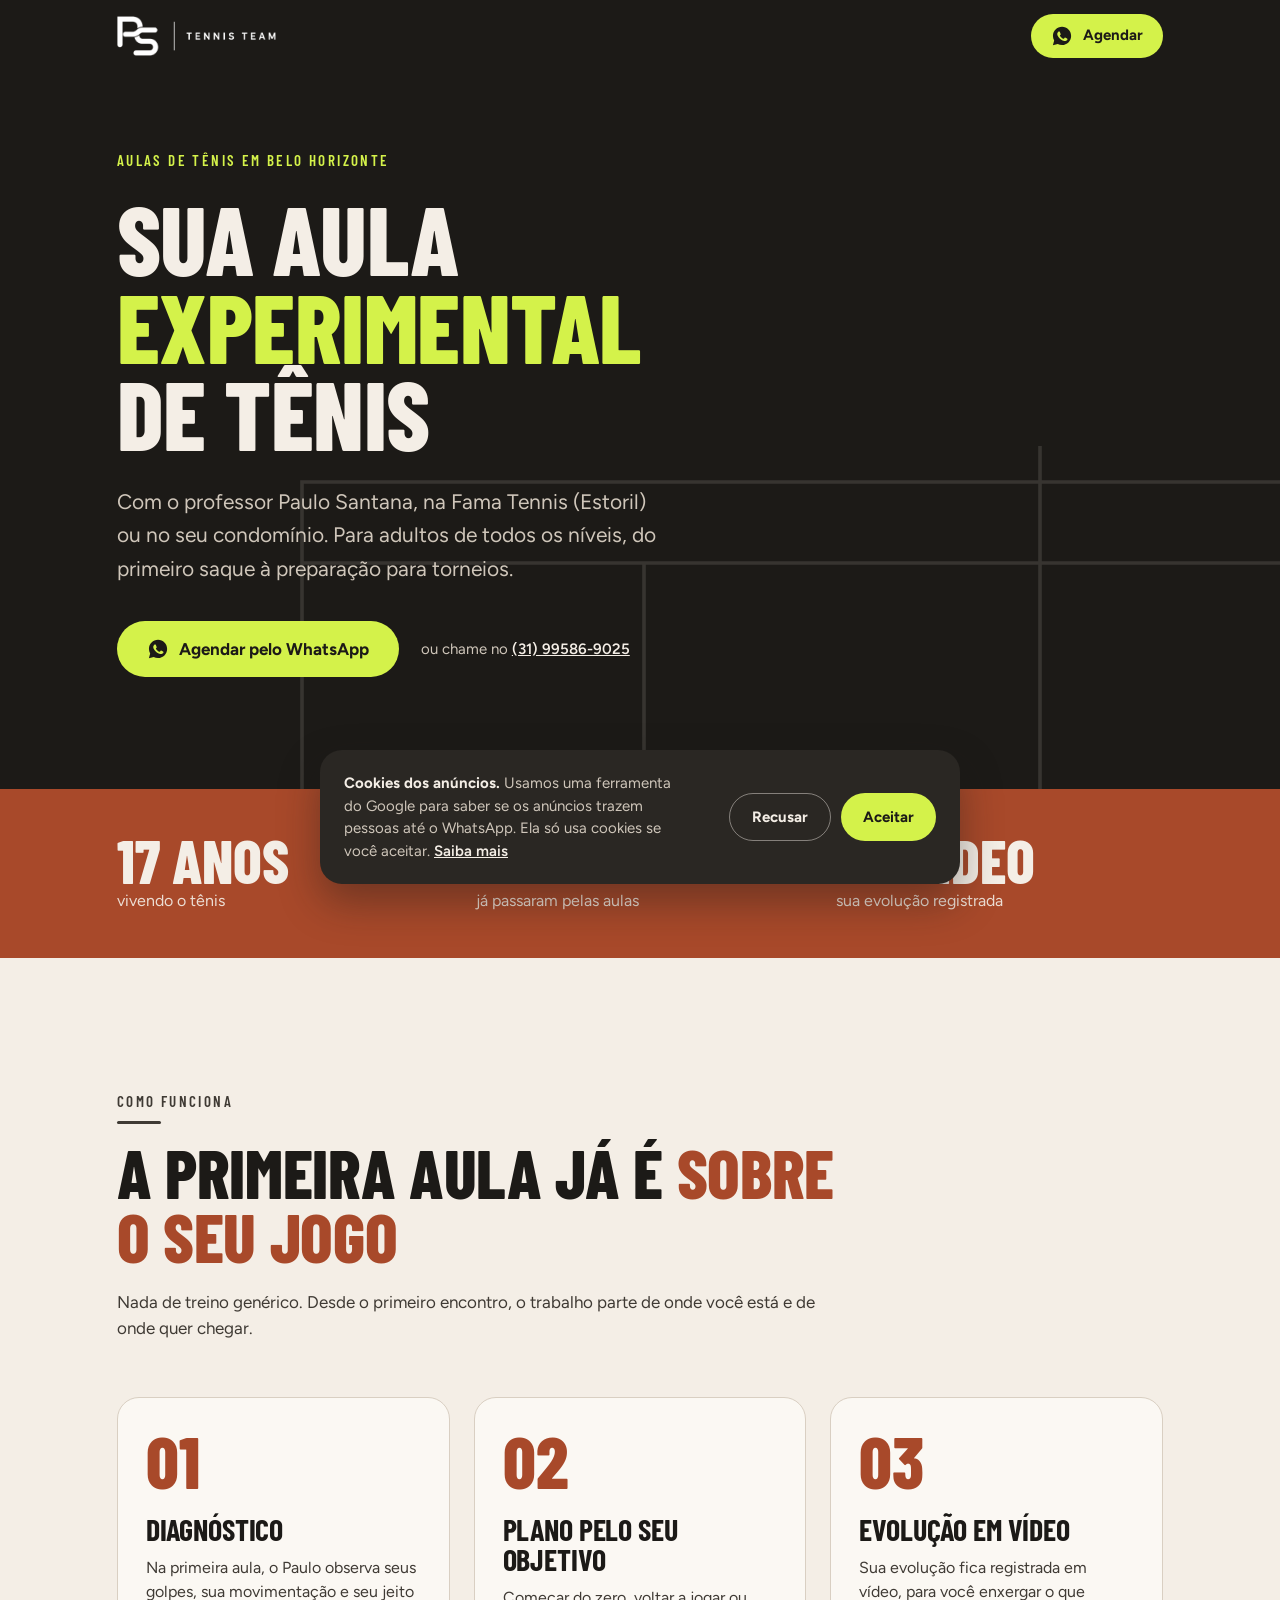
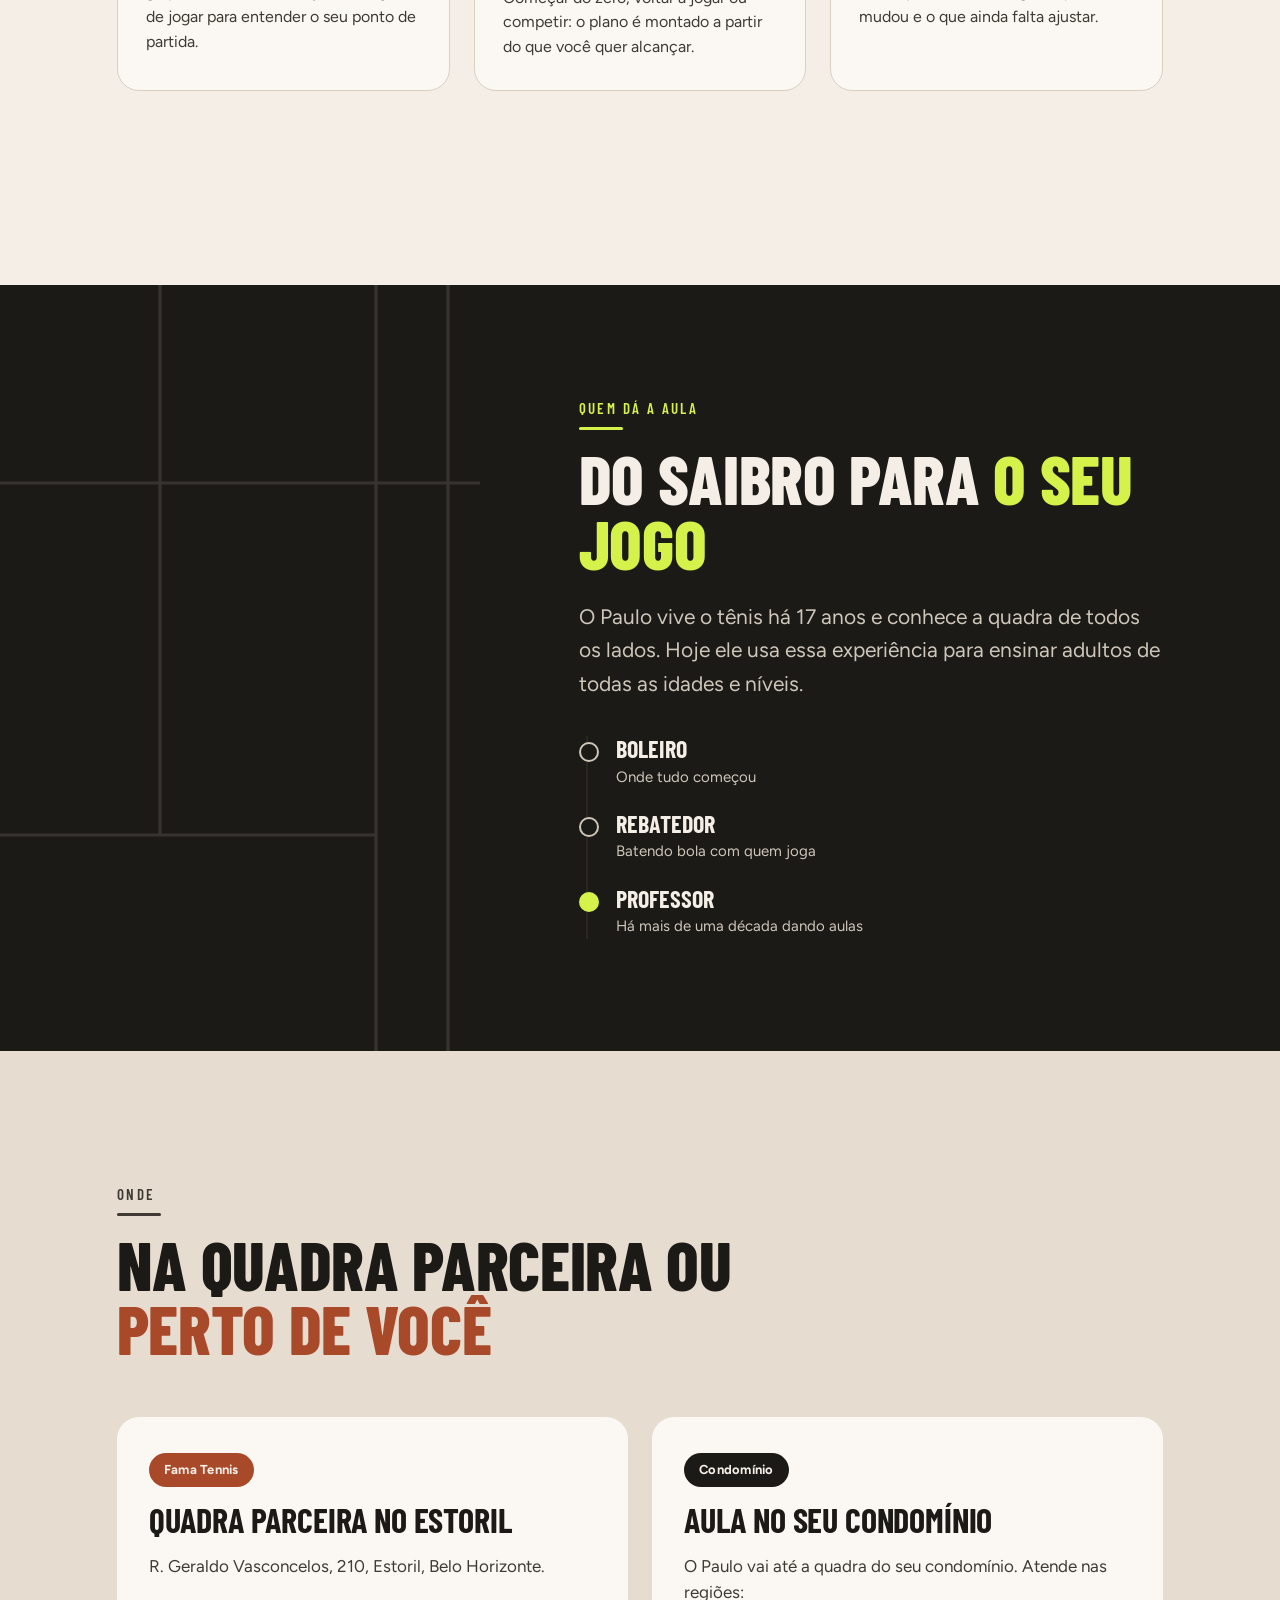
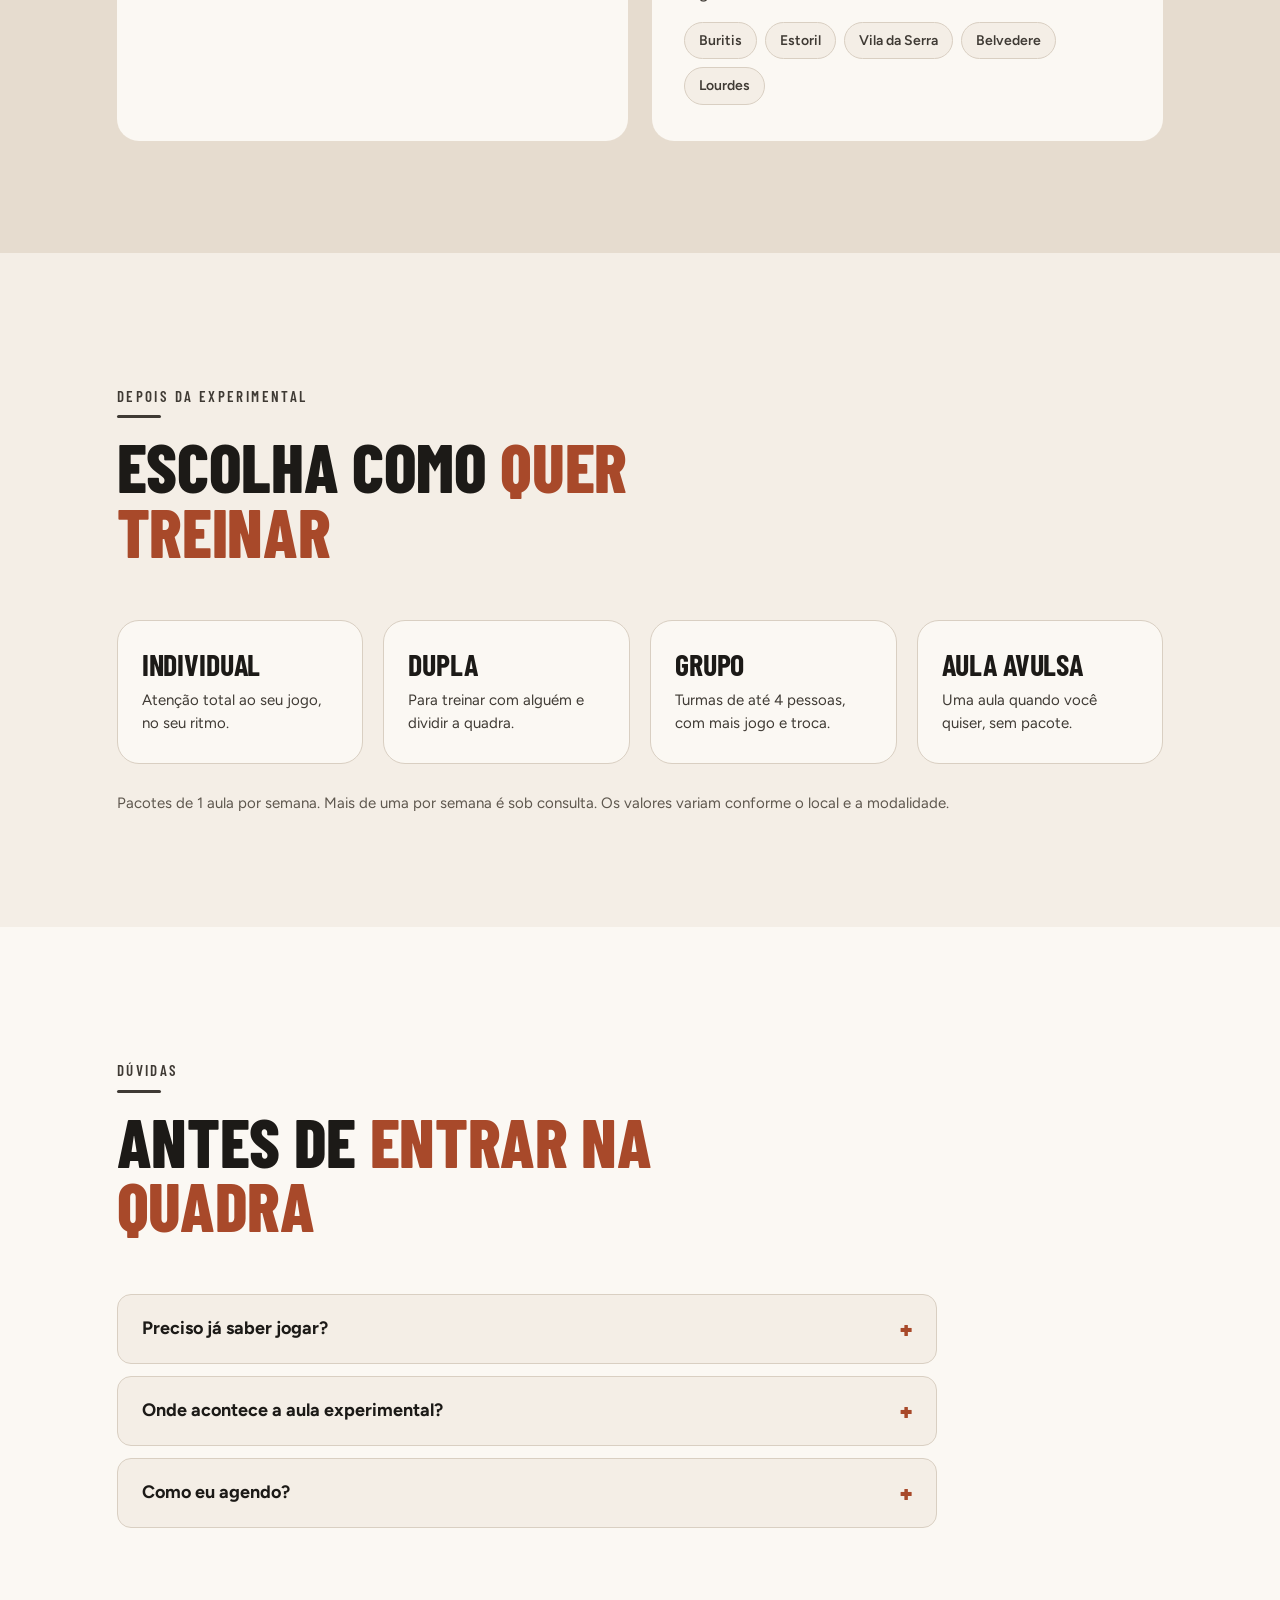
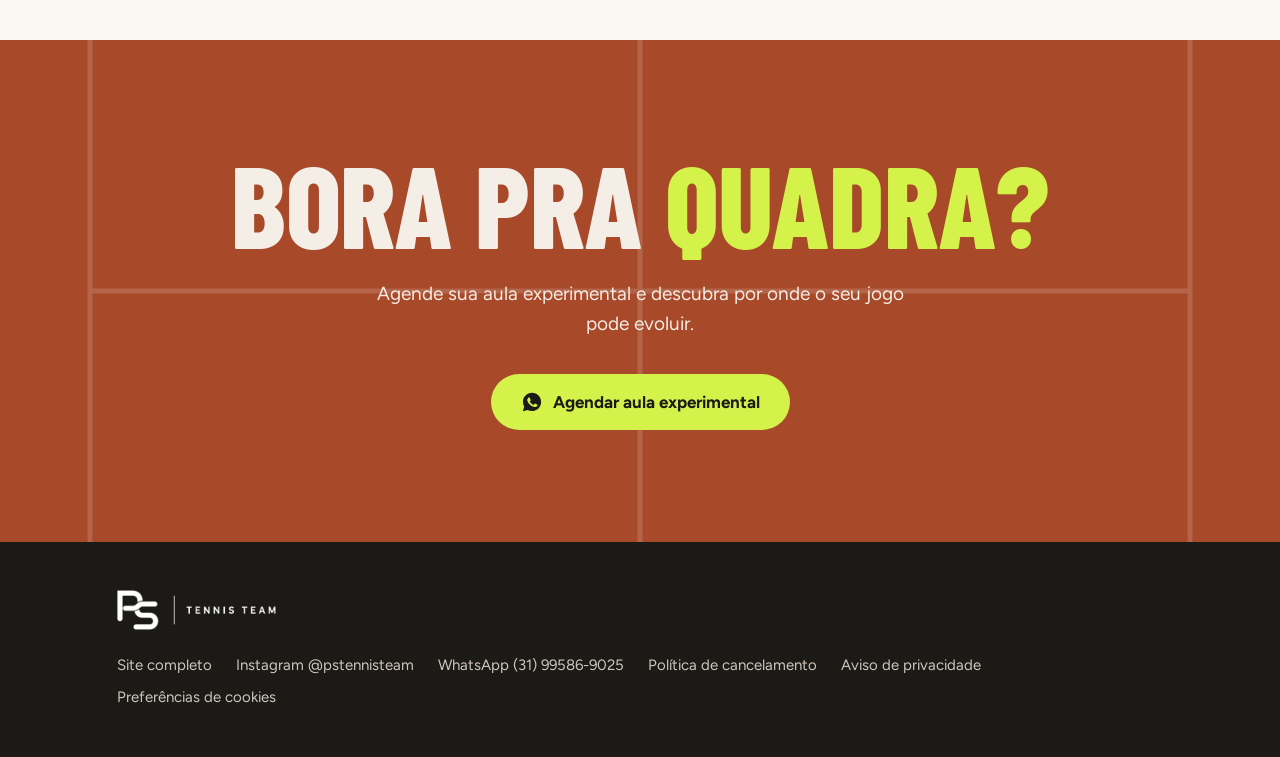
==== aula-experimental/index.html @ 765aa1c4 "Coloca a tag do Google em todas as páginas, com consentimento A tag (GTM-T9N2Z22P) e o modo de conse" ====
<!doctype html>
<html lang="pt-BR">
<head>
<!-- Tag do Google (Google Ads) com consentimento. ID da tag e da conversão
     ficam em /js/tag-google.js, compartilhado com todas as páginas do site. -->
<script src="/js/tag-google.js"></script>
<meta charset="utf-8">
<meta name="viewport" content="width=device-width, initial-scale=1">
<title>Aula experimental de tênis em BH | PS Tennis Team</title>
<meta name="description" content="Agende sua aula experimental de tênis com o professor Paulo Santana, na Fama Tennis (Estoril) ou no seu condomínio em Belo Horizonte. Adultos de todos os níveis.">
<link rel="canonical" href="https://pstennisteam.com/aula-experimental/">
<meta property="og:type" content="website">
<meta property="og:title" content="Aula experimental de tênis em BH | PS Tennis Team">
<meta property="og:description" content="Diagnóstico na primeira aula, plano pelo seu objetivo e evolução registrada em vídeo.">
<meta property="og:url" content="https://pstennisteam.com/aula-experimental/">
<meta property="og:image" content="https://pstennisteam.com/aula-experimental/img/paulo-quadra.jpg">
<meta name="theme-color" content="#1C1A17">
<link rel="icon" type="image/png" sizes="32x32" href="/img/favicon-32.png">
<link rel="icon" type="image/png" sizes="512x512" href="/img/favicon-512.png">
<link rel="apple-touch-icon" href="/img/apple-touch-icon.png">
<link rel="preconnect" href="https://fonts.googleapis.com">
<link rel="preconnect" href="https://fonts.gstatic.com" crossorigin>
<link href="https://fonts.googleapis.com/css2?family=Barlow+Condensed:wght@600;700;800&family=Figtree:wght@400;500;600;700&display=swap" rel="stylesheet">

<style>
  :root{
    --saibro:#A8492A; --lima:#D4F24A; --tinta:#1C1A17; --creme:#F4EEE6;
    --grafite:#2A2723; --papel:#FBF8F3; --areia:#E6DCCF; --linha:#D9CFC2;
    --texto-forte:#3F3A34; --texto-suave:#5E574E; --texto-escuro:#CFC6BA;
    --r-caixa:14px; --r-card:22px; --r-bloco:28px;
    --titulo:'Barlow Condensed', 'Arial Narrow', sans-serif;
    --texto:'Figtree', system-ui, sans-serif;
    --lateral:clamp(20px, 6vw, 120px);
  }
  *{ box-sizing:border-box; margin:0; padding:0; }
  html{ scroll-behavior:smooth; }
  body{ overflow-x:clip; background:var(--creme); color:var(--tinta); font-family:var(--texto); font-size:17px; line-height:1.55; -webkit-font-smoothing:antialiased; }
  img{ display:block; max-width:100%; }
  a{ color:inherit; }

  .wrap{ max-width:1200px; margin:0 auto; padding:0 var(--lateral); }
  .secao{ padding:clamp(72px, 10vw, 112px) 0; position:relative; overflow:hidden; }

  /* Tipografia */
  .sobre{ font-family:var(--titulo); font-weight:600; font-size:15px; letter-spacing:.16em; text-transform:uppercase; color:var(--saibro); }
  h1,h2,h3{ font-family:var(--titulo); font-weight:800; text-transform:uppercase; line-height:.9; letter-spacing:-.005em; }
  h1{ font-size:clamp(46px, 7.6vw, 104px); }
  h2{ font-size:clamp(42px, 6vw, 68px); line-height:.95; }
  h3{ font-family:var(--titulo); font-weight:700; font-size:30px; line-height:1; }
  .destaque{ font-size:clamp(18px, 2vw, 21px); line-height:1.6; }
  .lima{ color:var(--lima); }
  .saibro{ color:var(--saibro); }

  /* Botões e etiquetas */
  .btn{ display:inline-flex; align-items:center; gap:10px; min-height:56px; padding:0 30px; border-radius:999px; font-family:var(--texto); font-weight:700; font-size:17px; text-decoration:none; transition:transform .2s, box-shadow .2s; }
  .btn svg{ width:22px; height:22px; flex:none; }
  .btn-lima{ background:var(--lima); color:var(--tinta); }
  .btn-lima:hover{ transform:translateY(-2px); box-shadow:0 10px 24px rgba(0,0,0,.25); }
  .btn-tinta{ background:var(--tinta); color:var(--creme); }
  .etiqueta{ display:inline-block; padding:7px 15px; border-radius:999px; font-size:13px; font-weight:700; letter-spacing:.02em; }
  .et-saibro{ background:var(--saibro); color:var(--creme); }
  .et-lima{ background:var(--lima); color:var(--tinta); }
  .et-tinta{ background:var(--tinta); color:var(--creme); }
  .et-contorno{ border:1.5px solid rgba(244,238,230,.35); color:var(--creme); }

  /* Linhas da quadra */
  .quadra{ position:absolute; pointer-events:none; color:var(--creme); opacity:.12; }
  .quadra{ height:auto; }

  /* Topo */
  .topo{ background:var(--tinta); color:var(--creme); }
  .topo .wrap{ display:flex; align-items:center; justify-content:space-between; height:72px; }
  .marca{ font-family:var(--titulo); font-weight:800; font-size:24px; letter-spacing:.04em; text-decoration:none; text-transform:uppercase; }
  .marca{ display:block; }
  .marca img{ height:40px; width:auto; }
  .rodape .marca img{ height:40px; }
  .topo .btn{ min-height:44px; padding:0 20px; font-size:15px; }

  /* Hero */
  .hero{ position:relative; overflow:hidden; background:var(--tinta); color:var(--creme); padding:clamp(40px, 6vw, 80px) 0 clamp(72px, 9vw, 112px); }
  .hero .quadra{ right:-120px; top:-40px; width:720px; }
  .hero-grid{ display:grid; grid-template-columns:minmax(0,1.15fr) minmax(0,.85fr); gap:56px; align-items:center; position:relative; }
  .hero .sobre{ color:var(--lima); margin-bottom:22px; }
  .hero h1{ margin-bottom:28px; }
  .hero .destaque{ color:var(--texto-escuro); max-width:540px; margin-bottom:36px; }
  .hero-acoes{ display:flex; flex-wrap:wrap; align-items:center; gap:14px 22px; }
  .hero-acoes small{ color:var(--texto-escuro); font-size:15px; }
  .hero-acoes small a{ color:var(--creme); font-weight:600; }
  .foto{ border-radius:var(--r-bloco); overflow:hidden; background:var(--grafite); position:relative; }
  .foto img{ width:100%; height:100%; object-fit:cover; }
  .hero .foto{ aspect-ratio:4/5; }
  .foto .etiqueta{ position:absolute; left:18px; bottom:18px; }
  @keyframes aproxima{ from{ transform:scale(1.04); } to{ transform:scale(1); } }

  /* Faixa de números */
  .faixa{ background:var(--saibro); color:var(--creme); padding:44px 0; position:relative; overflow:hidden; }
  .faixa-grid{ display:grid; grid-template-columns:repeat(3, 1fr); gap:32px; position:relative; }
  .faixa-item strong{ display:block; font-family:var(--titulo); font-weight:800; font-size:clamp(44px, 5vw, 60px); line-height:.9; text-transform:uppercase; }
  .faixa-item span{ font-size:16px; color:var(--creme); opacity:.9; }

  /* Como funciona */
  .como{ background:var(--creme); }
  .cabeca{ max-width:720px; margin-bottom:56px; }
  .cabeca .sobre{ margin-bottom:16px; }
  .cabeca p{ color:var(--texto-forte); margin-top:20px; }
  .passos{ display:grid; grid-template-columns:repeat(3, 1fr); gap:24px; }
  .passo{ background:var(--papel); border:1px solid var(--linha); border-radius:var(--r-card); padding:32px 28px 30px; }
  .passo .num{ font-family:var(--titulo); font-weight:800; font-size:72px; line-height:.85; color:var(--saibro); margin-bottom:22px; }
  .passo h3{ margin-bottom:12px; }
  .passo p{ color:var(--texto-forte); font-size:16px; }
  .pilares{ margin-top:48px; display:flex; flex-wrap:wrap; align-items:center; gap:10px; }
  .pilares p{ font-size:15px; font-weight:600; color:var(--texto-suave); margin-right:6px; }

  /* Professor */
  .professor{ background:var(--tinta); color:var(--creme); }
  .professor .quadra{ left:-160px; bottom:-120px; width:640px; }
  .prof-grid{ display:grid; grid-template-columns:minmax(0,.8fr) minmax(0,1.2fr); gap:72px; align-items:center; position:relative; }
  .professor .foto{ aspect-ratio:4/5; }
  .professor .sobre{ color:var(--lima); margin-bottom:16px; }
  .professor h2{ margin-bottom:24px; }
  .professor .destaque{ color:var(--texto-escuro); margin-bottom:36px; }
  .trajeto{ display:flex; flex-direction:column; gap:0; border-left:2px solid var(--grafite); margin-left:7px; }
  .trajeto li{ list-style:none; position:relative; padding:0 0 22px 28px; }
  .trajeto li:last-child{ padding-bottom:0; }
  .trajeto li::before{ content:""; position:absolute; left:-9px; top:6px; width:16px; height:16px; border-radius:50%; background:var(--tinta); border:2px solid var(--texto-escuro); }
  .trajeto li:last-child::before{ background:var(--lima); border-color:var(--lima); }
  .trajeto strong{ display:block; font-family:var(--titulo); font-weight:700; font-size:24px; text-transform:uppercase; line-height:1.1; }
  .trajeto span{ font-size:15px; color:var(--texto-escuro); }

  /* Onde */
  .onde{ background:var(--areia); }
  .locais{ display:grid; grid-template-columns:1fr 1fr; gap:24px; }
  .local{ background:var(--papel); border-radius:var(--r-card); padding:36px 32px; display:flex; flex-direction:column; gap:16px; }
  .local h3{ font-size:34px; }
  .local p{ color:var(--texto-forte); }
  .bairros{ display:flex; flex-wrap:wrap; gap:8px; }
  .bairros li{ list-style:none; padding:7px 14px; border-radius:999px; background:var(--creme); border:1px solid var(--linha); font-size:14px; font-weight:600; color:var(--texto-forte); }

  /* Modalidades */
  .modalidades{ background:var(--creme); }
  .mods{ display:grid; grid-template-columns:repeat(4, 1fr); gap:20px; }
  .mod{ border:1px solid var(--linha); border-radius:var(--r-card); padding:28px 24px; background:var(--papel); }
  .mod h3{ margin-bottom:10px; }
  .mod p{ font-size:15px; color:var(--texto-forte); }
  .nota{ margin-top:28px; font-size:15px; color:var(--texto-suave); }

  /* Perguntas */
  .perguntas{ background:var(--papel); }
  .faq{ max-width:820px; display:flex; flex-direction:column; gap:12px; }
  .faq details{ background:var(--creme); border:1px solid var(--linha); border-radius:var(--r-caixa); }
  .faq summary{ list-style:none; cursor:pointer; display:flex; justify-content:space-between; align-items:center; gap:16px; padding:20px 24px; font-weight:700; font-size:18px; }
  .faq summary::-webkit-details-marker{ display:none; }
  .faq summary::after{ content:"+"; font-family:var(--titulo); font-weight:800; font-size:28px; color:var(--saibro); line-height:1; transition:transform .2s; }
  .faq details[open] summary::after{ transform:rotate(45deg); }
  .faq details p{ padding:0 24px 22px; color:var(--texto-forte); }

  /* Chamada final */
  .final{ background:var(--saibro); color:var(--creme); text-align:center; }
  .final .quadra{ left:50%; top:50%; width:1000px; transform:translate(-50%, -50%); opacity:.16; }
  .final .wrap{ position:relative; }
  .final h2{ font-size:clamp(56px, 9vw, 120px); line-height:.9; margin:0 auto 24px; max-width:900px; }
  .final p{ max-width:560px; margin:0 auto 36px; font-size:19px; }

  /* Rodapé */
  .rodape{ background:var(--tinta); color:var(--texto-escuro); padding:48px 0; font-size:15px; }
  .rodape .wrap{ display:flex; flex-wrap:wrap; justify-content:space-between; gap:24px; align-items:center; }
  .rodape .marca{ color:var(--creme); }
  .rodape nav{ display:flex; flex-wrap:wrap; gap:8px 24px; }
  .rodape a{ text-decoration:none; }
  .rodape a:hover{ color:var(--creme); }

  /* WhatsApp flutuante */
  .flutuante{ position:fixed; right:20px; bottom:20px; z-index:50; width:62px; height:62px; border-radius:50%; background:var(--lima); color:var(--tinta); display:grid; place-items:center; box-shadow:0 10px 28px rgba(28,26,23,.35); opacity:0; transform:translateY(16px); pointer-events:none; transition:opacity .3s, transform .3s; }
  .flutuante.visivel{ opacity:1; transform:none; pointer-events:auto; }
  .flutuante svg{ width:30px; height:30px; }

  /* Faixa de consentimento */
  .consent{ position:fixed; left:16px; right:16px; bottom:16px; z-index:60; max-width:640px; margin:0 auto; background:var(--grafite); color:var(--creme); border-radius:var(--r-card); padding:22px 24px; box-shadow:0 18px 40px rgba(28,26,23,.4); display:flex; flex-wrap:wrap; align-items:center; gap:16px 20px; transform:translateY(24px); opacity:0; transition:opacity .35s, transform .35s; }
  .consent[hidden]{ display:none; }
  .consent.aberta{ transform:none; opacity:1; }
  .consent p{ flex:1 1 300px; font-size:15px; line-height:1.5; color:var(--texto-escuro); }
  .consent p strong{ color:var(--creme); }
  .consent p a{ color:var(--creme); font-weight:600; }
  .consent-acoes{ display:flex; gap:10px; flex:1 1 auto; justify-content:flex-end; }
  .consent .btn{ min-height:48px; padding:0 22px; font-size:15px; }
  .btn-contorno{ border:1.5px solid rgba(244,238,230,.45); color:var(--creme); background:transparent; }
  .btn-contorno:hover{ border-color:var(--creme); }
  button.btn{ border:0; cursor:pointer; }
  button.btn-contorno{ border:1.5px solid rgba(244,238,230,.45); }
  .link-rodape{ background:none; border:0; color:inherit; font:inherit; cursor:pointer; padding:0; }
  .link-rodape:hover{ color:var(--creme); }
  body.com-faixa .flutuante{ opacity:0; pointer-events:none; }

  /* Animações ao rolar (classes colocadas pelo script no fim da página) */
  .anim{ opacity:0; transform:translateY(32px); transition:opacity .7s cubic-bezier(.2,.7,.2,1) var(--d,0s), transform .9s cubic-bezier(.2,.7,.2,1) var(--d,0s); }
  .anim--esq{ transform:translateX(-40px); }
  .anim--dir{ transform:translateX(40px); }
  .anim--zoom{ transform:scale(.94); }
  .anim.is-in{ opacity:1; transform:none; }
  .foto.anim-foto{ clip-path:inset(100% 0 0 0 round var(--r-bloco)); transition:clip-path 1.1s cubic-bezier(.7,0,.2,1); }
  .foto.anim-foto img{ transform:scale(1.15); transition:transform 1.6s cubic-bezier(.2,.7,.2,1); }
  .foto.anim-foto.is-in{ clip-path:inset(0 0 0 0 round var(--r-bloco)); }
  .foto.anim-foto.is-in img{ transform:scale(1); }
  .passo.anim .num{ display:inline-block; transform:scale(.4); transition:transform .6s cubic-bezier(.3,1.6,.5,1) calc(var(--d,0s) + .15s); }
  .passo.anim.is-in .num{ transform:none; }
  .trajeto li.anim::before{ transform:scale(0); transition:transform .5s cubic-bezier(.3,1.6,.5,1) calc(var(--d,0s) + .2s); }
  .trajeto li.anim.is-in::before{ transform:none; }
  .sobre.anim-linha{ position:relative; padding-bottom:10px; }
  .sobre.anim-linha::after{ content:""; position:absolute; left:0; bottom:0; height:3px; width:44px; border-radius:3px; background:currentColor; transform:scaleX(0); transform-origin:left; transition:transform .8s cubic-bezier(.2,.7,.2,1) .2s; }
  .sobre.anim-linha.is-in::after{ transform:scaleX(1); }
  .quadra.anim-quadra{ stroke-dasharray:2400; stroke-dashoffset:2400; transition:stroke-dashoffset 2.4s cubic-bezier(.4,0,.2,1); }
  .quadra.anim-quadra.is-in{ stroke-dashoffset:0; }

  :focus-visible{ outline:3px solid var(--lima); outline-offset:3px; }
  .como :focus-visible, .onde :focus-visible, .modalidades :focus-visible, .perguntas :focus-visible{ outline-color:var(--saibro); }

  @media (max-width: 960px){
    .hero-grid, .prof-grid{ grid-template-columns:minmax(0,1fr); gap:40px; }
    .hero .foto{ aspect-ratio:4/3; }
    .hero .foto img{ object-position:50% 30%; }
    .professor .foto{ aspect-ratio:4/3; order:2; }
    .passos{ grid-template-columns:1fr; }
    .mods{ grid-template-columns:1fr 1fr; }
    .locais{ grid-template-columns:1fr; }
  }
  @media (max-width: 600px){
    body{ font-size:16px; }
    .consent{ left:12px; right:12px; bottom:12px; padding:20px; }
    .consent-acoes{ width:100%; }
    .consent-acoes .btn{ flex:1; justify-content:center; }
    .topo .btn span{ display:none; }
    .topo .btn{ padding:0 14px; }
    .faixa-grid{ grid-template-columns:1fr; gap:22px; }
    .mods{ grid-template-columns:1fr; }
    .hero-acoes .btn{ width:100%; justify-content:center; }
    .final .btn{ width:100%; justify-content:center; }
  }
  @media (prefers-reduced-motion: reduce){
    html{ scroll-behavior:auto; }
    *, *::before, *::after{ animation:none !important; transition:none !important; }
    .anim, .foto.anim-foto, .foto.anim-foto img{ opacity:1 !important; transform:none !important; clip-path:none !important; }
  }
</style>
</head>
<body>

<!-- Ícone do WhatsApp reutilizado nos botões -->
<svg width="0" height="0" style="position:absolute" aria-hidden="true">
  <symbol id="i-whats" viewBox="0 0 24 24"><path fill="currentColor" d="M12.04 2C6.58 2 2.13 6.45 2.13 11.91c0 1.75.46 3.45 1.32 4.95L2.05 22l5.25-1.38a9.9 9.9 0 0 0 4.74 1.21c5.46 0 9.91-4.45 9.91-9.91C21.95 6.45 17.5 2 12.04 2Zm5.8 14.13c-.24.68-1.42 1.3-1.95 1.35-.5.05-.97.23-3.27-.68-2.77-1.09-4.54-3.93-4.67-4.11-.14-.18-1.12-1.49-1.12-2.84s.71-2.01.96-2.29c.25-.27.55-.34.73-.34h.52c.17 0 .4-.06.62.48.24.56.8 1.94.87 2.08.07.14.11.3.02.48-.09.18-.14.3-.27.46-.14.16-.29.36-.41.48-.14.14-.28.29-.12.56.16.27.71 1.17 1.52 1.9 1.05.93 1.93 1.22 2.2 1.36.27.14.43.11.59-.07.16-.18.68-.8.86-1.07.18-.27.36-.23.61-.14.25.09 1.59.75 1.86.89.27.14.45.2.52.32.07.11.07.66-.17 1.35Z"/></symbol>
</svg>

<!-- Linhas da quadra (vista de cima), reutilizadas nas seções -->
<svg width="0" height="0" style="position:absolute" aria-hidden="true">
  <symbol id="quadra" viewBox="0 0 400 860" fill="none" stroke="currentColor" stroke-width="2">
    <rect x="20" y="20" width="360" height="820"/>
    <line x1="65" y1="20" x2="65" y2="840"/>
    <line x1="335" y1="20" x2="335" y2="840"/>
    <line x1="65" y1="210" x2="335" y2="210"/>
    <line x1="65" y1="650" x2="335" y2="650"/>
    <line x1="200" y1="210" x2="200" y2="650"/>
    <line x1="0" y1="430" x2="400" y2="430"/>
    <line x1="200" y1="20" x2="200" y2="34"/>
    <line x1="200" y1="826" x2="200" y2="840"/>
  </symbol>
</svg>

<header class="topo">
  <div class="wrap">
    <a class="marca" href="/" aria-label="PS Tennis Team, página inicial">
      <img src="/img/logo-branca.png" alt="PS Tennis Team" width="782" height="196">
    </a>
    <a class="btn btn-lima js-whats" href="#" target="_blank" rel="noopener">
      <svg aria-hidden="true"><use href="#i-whats"/></svg><span>Agendar</span>
    </a>
  </div>
</header>

<main>

  <!-- 1. Topo da página -->
  <section class="hero">
    <svg class="quadra" viewBox="0 0 400 860" aria-hidden="true" style="transform:rotate(90deg)"><use href="#quadra"/></svg>
    <div class="wrap hero-grid">
      <div>
        <p class="sobre">Aulas de tênis em Belo Horizonte</p>
        <h1>Sua aula <span class="lima">experimental</span> de tênis</h1>
        <p class="destaque">Com o professor Paulo Santana, na Fama Tennis (Estoril) ou no seu condomínio. Para adultos de todos os níveis, do primeiro saque à preparação para torneios.</p>
        <div class="hero-acoes">
          <a class="btn btn-lima js-whats" href="#" target="_blank" rel="noopener">
            <svg aria-hidden="true"><use href="#i-whats"/></svg>Agendar pelo WhatsApp
          </a>
          <small>ou chame no <a class="js-whats" href="#" target="_blank" rel="noopener">(31) 99586-9025</a></small>
        </div>
      </div>
      <div class="foto">
        <img src="img/paulo-quadra.jpg" alt="Professor Paulo Santana em posição de espera na quadra" width="1000" height="1250" fetchpriority="high">
      </div>
    </div>
  </section>

  <!-- 2. Números -->
  <section class="faixa" aria-label="O professor em números">
    <div class="wrap faixa-grid">
      <div class="faixa-item"><strong>17 anos</strong><span>vivendo o tênis</span></div>
      <div class="faixa-item"><strong>+500 alunos</strong><span>já passaram pelas aulas</span></div>
      <div class="faixa-item"><strong>Em vídeo</strong><span>sua evolução registrada</span></div>
    </div>
  </section>

  <!-- 3. Como funciona -->
  <section class="secao como">
    <div class="wrap">
      <div class="cabeca">
        <p class="sobre">Como funciona</p>
        <h2>A primeira aula já é <span class="saibro">sobre o seu jogo</span></h2>
        <p>Nada de treino genérico. Desde o primeiro encontro, o trabalho parte de onde você está e de onde quer chegar.</p>
      </div>
      <div class="passos">
        <article class="passo">
          <div class="num">01</div>
          <h3>Diagnóstico</h3>
          <p>Na primeira aula, o Paulo observa seus golpes, sua movimentação e seu jeito de jogar para entender o seu ponto de partida.</p>
        </article>
        <article class="passo">
          <div class="num">02</div>
          <h3>Plano pelo seu objetivo</h3>
          <p>Começar do zero, voltar a jogar ou competir: o plano é montado a partir do que você quer alcançar.</p>
        </article>
        <article class="passo">
          <div class="num">03</div>
          <h3>Evolução em vídeo</h3>
          <p>Sua evolução fica registrada em vídeo, para você enxergar o que mudou e o que ainda falta ajustar.</p>
        </article>
      </div>
      <div class="pilares">
        <p>O método integra</p>
        <span class="etiqueta et-tinta">Técnica</span>
        <span class="etiqueta et-tinta">Movimentação</span>
        <span class="etiqueta et-tinta">Controle de efeitos</span>
        <span class="etiqueta et-tinta">Tática</span>
        <span class="etiqueta et-tinta">Mentalidade</span>
      </div>
    </div>
  </section>

  <!-- 4. O professor -->
  <section class="secao professor">
    <svg class="quadra" viewBox="0 0 400 860" aria-hidden="true"><use href="#quadra"/></svg>
    <div class="wrap prof-grid">
      <div class="foto">
        <img src="img/paulo-professor.jpg" alt="Paulo Santana ajustando a raquete na quadra" width="900" height="1125" loading="lazy">
        <span class="etiqueta et-lima">Paulo Santana</span>
      </div>
      <div>
        <p class="sobre">Quem dá a aula</p>
        <h2>Do saibro para <span class="lima">o seu jogo</span></h2>
        <p class="destaque">O Paulo vive o tênis há 17 anos e conhece a quadra de todos os lados. Hoje ele usa essa experiência para ensinar adultos de todas as idades e níveis.</p>
        <ul class="trajeto">
          <li><strong>Boleiro</strong><span>Onde tudo começou</span></li>
          <li><strong>Rebatedor</strong><span>Batendo bola com quem joga</span></li>
          <li><strong>Professor</strong><span>Há mais de uma década dando aulas</span></li>
        </ul>
      </div>
    </div>
  </section>

  <!-- 5. Onde -->
  <section class="secao onde">
    <div class="wrap">
      <div class="cabeca">
        <p class="sobre">Onde</p>
        <h2>Na quadra parceira ou <span class="saibro">perto de você</span></h2>
      </div>
      <div class="locais">
        <article class="local">
          <span class="etiqueta et-saibro" style="align-self:flex-start">Fama Tennis</span>
          <h3>Quadra parceira no Estoril</h3>
          <p>R. Geraldo Vasconcelos, 210, Estoril, Belo Horizonte.</p>
        </article>
        <article class="local">
          <span class="etiqueta et-tinta" style="align-self:flex-start">Condomínio</span>
          <h3>Aula no seu condomínio</h3>
          <p>O Paulo vai até a quadra do seu condomínio. Atende nas regiões:</p>
          <ul class="bairros">
            <li>Buritis</li><li>Estoril</li><li>Vila da Serra</li><li>Belvedere</li><li>Lourdes</li>
          </ul>
        </article>
      </div>
    </div>
  </section>

  <!-- 6. Modalidades -->
  <section class="secao modalidades">
    <div class="wrap">
      <div class="cabeca">
        <p class="sobre">Depois da experimental</p>
        <h2>Escolha como <span class="saibro">quer treinar</span></h2>
      </div>
      <div class="mods">
        <article class="mod"><h3>Individual</h3><p>Atenção total ao seu jogo, no seu ritmo.</p></article>
        <article class="mod"><h3>Dupla</h3><p>Para treinar com alguém e dividir a quadra.</p></article>
        <article class="mod"><h3>Grupo</h3><p>Turmas de até 4 pessoas, com mais jogo e troca.</p></article>
        <article class="mod"><h3>Aula avulsa</h3><p>Uma aula quando você quiser, sem pacote.</p></article>
      </div>
      <p class="nota">Pacotes de 1 aula por semana. Mais de uma por semana é sob consulta. Os valores variam conforme o local e a modalidade.</p>
    </div>
  </section>

  <!-- 7. Perguntas frequentes -->
  <section class="secao perguntas">
    <div class="wrap">
      <div class="cabeca">
        <p class="sobre">Dúvidas</p>
        <h2>Antes de <span class="saibro">entrar na quadra</span></h2>
      </div>
      <div class="faq">
        <details>
          <summary>Preciso já saber jogar?</summary>
          <p>Não. As aulas são para adultos de todos os níveis, de quem nunca pegou numa raquete a quem quer se preparar para torneios.</p>
        </details>
        <details>
          <summary>Onde acontece a aula experimental?</summary>
          <p>Na Fama Tennis, no Estoril, ou na quadra do seu condomínio. É só combinar pelo WhatsApp.</p>
        </details>
        <!-- PENDENTE: confirmar com o Paulo se a aula experimental é gratuita ou tem valor, preencher e tirar o comentário.
        <details>
          <summary>Quanto custa a aula experimental?</summary>
          <p>[gratuita ou valor]</p>
        </details>
        -->
        <details>
          <summary>Como eu agendo?</summary>
          <p>Toque em qualquer botão de WhatsApp desta página. A mensagem já vai pronta: é só enviar e combinar o melhor dia e horário.</p>
        </details>
      </div>
    </div>
  </section>

  <!-- 8. Chamada final -->
  <section class="secao final">
    <svg class="quadra" viewBox="0 0 400 860" aria-hidden="true" style="transform:translate(-50%,-50%) rotate(90deg)"><use href="#quadra"/></svg>
    <div class="wrap">
      <h2>Bora pra <span class="lima">quadra?</span></h2>
      <p>Agende sua aula experimental e descubra por onde o seu jogo pode evoluir.</p>
      <a class="btn btn-lima js-whats" href="#" target="_blank" rel="noopener">
        <svg aria-hidden="true"><use href="#i-whats"/></svg>Agendar aula experimental
      </a>
    </div>
  </section>

</main>

<footer class="rodape">
  <div class="wrap">
    <a class="marca" href="/" aria-label="PS Tennis Team, página inicial">
      <img src="/img/logo-branca.png" alt="PS Tennis Team" width="782" height="196" loading="lazy">
    </a>
    <nav aria-label="Links do rodapé">
      <a href="/">Site completo</a>
      <a href="https://instagram.com/pstennisteam" target="_blank" rel="noopener">Instagram @pstennisteam</a>
      <a class="js-whats" href="#" target="_blank" rel="noopener">WhatsApp (31) 99586-9025</a>
      <a href="/politica-cancelamento-reposicao.html">Política de cancelamento</a>
      <a href="/#aviso-de-privacidade">Aviso de privacidade</a>
      <button class="link-rodape js-preferencias" type="button" hidden>Preferências de cookies</button>
    </nav>
  </div>
</footer>

<div class="consent" id="consent" role="region" aria-label="Consentimento de cookies" hidden>
  <p><strong>Cookies dos anúncios.</strong> Usamos uma ferramenta do Google para saber se os anúncios trazem pessoas até o WhatsApp. Ela só usa cookies se você aceitar. <a href="/#aviso-de-privacidade">Saiba mais</a></p>
  <div class="consent-acoes">
    <button class="btn btn-contorno" type="button" data-consent="recusado">Recusar</button>
    <button class="btn btn-lima" type="button" data-consent="aceito">Aceitar</button>
  </div>
</div>

<a class="flutuante js-whats" href="#" target="_blank" rel="noopener" aria-label="Agendar aula experimental pelo WhatsApp">
  <svg aria-hidden="true"><use href="#i-whats"/></svg>
</a>

<script>
  // Link do WhatsApp com mensagem pronta (edite o texto aqui)
  var WHATS_NUMERO = '5531995869025';
  var WHATS_TEXTO = 'Olá, Paulo! Vi a página da aula experimental e quero agendar.';
  var whatsLink = 'https://wa.me/' + WHATS_NUMERO + '?text=' + encodeURIComponent(WHATS_TEXTO);
  document.querySelectorAll('.js-whats').forEach(function (a) { a.href = whatsLink; });

  // A conversão do clique no WhatsApp é enviada por /js/tag-google.js

  // Faixa de consentimento (a escolha vale para o site inteiro)
  var faixa = document.getElementById('consent');
  var prefBtn = document.querySelector('.js-preferencias');
  function abreFaixa(){
    faixa.hidden = false;
    document.body.classList.add('com-faixa');
    requestAnimationFrame(function(){ requestAnimationFrame(function(){ faixa.classList.add('aberta'); }); });
  }
  function fechaFaixa(){
    faixa.classList.remove('aberta');
    document.body.classList.remove('com-faixa');
    setTimeout(function(){ faixa.hidden = true; }, 350);
  }
  if (window.PSConsentimento) {
    prefBtn.hidden = false;
    prefBtn.addEventListener('click', abreFaixa);
    if (!PSConsentimento.escolha()) setTimeout(abreFaixa, 800);
    faixa.querySelectorAll('[data-consent]').forEach(function (btn) {
      btn.addEventListener('click', function () {
        PSConsentimento.definir(btn.getAttribute('data-consent'));
        fechaFaixa();
      });
    });
  }


  // Animações ao rolar: cada bloco entra quando aparece na tela.
  // Lista: [seletor, tipo]. Tipos: '' (sobe), 'esq', 'dir', 'zoom'.
  var ANIMAR = [
    ['.hero .sobre, .hero h1, .hero .destaque, .hero-acoes', ''],
    ['.faixa-item', ''],
    ['.cabeca > *', ''],
    ['.passo', ''],
    ['.pilares > *', 'zoom'],
    ['.professor .prof-grid > div:last-child > *:not(.trajeto)', 'dir'],
    ['.trajeto li', 'esq'],
    ['.local', ''],
    ['.mod', ''],
    ['.nota', ''],
    ['.faq details', ''],
    ['.final .wrap > *', '']
  ];
  var reduzir = window.matchMedia('(prefers-reduced-motion: reduce)').matches;
  if (!reduzir && 'IntersectionObserver' in window) {
    var revela = new IntersectionObserver(function (entradas) {
      entradas.forEach(function (e) {
        if (!e.isIntersecting) return;
        e.target.classList.add('is-in');
        revela.unobserve(e.target);
        if (e.target.hasAttribute('data-conta')) contar(e.target);
      });
    }, { rootMargin: '0px 0px -8% 0px', threshold: 0.12 });

    ANIMAR.forEach(function (par) {
      var grupos = new Map();
      document.querySelectorAll(par[0]).forEach(function (el) {
        var i = grupos.get(el.parentElement) || 0;
        grupos.set(el.parentElement, i + 1);
        el.classList.add('anim');
        if (par[1]) el.classList.add('anim--' + par[1]);
        el.style.setProperty('--d', Math.min(i * 0.09, 0.6) + 's');
        revela.observe(el);
      });
    });
    document.querySelectorAll('main .sobre').forEach(function (el) {
      if (el.closest('.hero')) return;
      el.classList.add('anim-linha'); revela.observe(el);
    });
    document.querySelectorAll('.foto').forEach(function (el) {
      el.classList.add('anim-foto'); revela.observe(el);
    });
    document.querySelectorAll('.quadra').forEach(function (el) {
      el.classList.add('anim-quadra'); revela.observe(el);
    });
    document.querySelectorAll('.faixa-item strong').forEach(function (el) {
      if (/\d/.test(el.textContent)) { el.setAttribute('data-conta', el.textContent); revela.observe(el); }
    });
  }
  function contar(el) {
    var original = el.getAttribute('data-conta');
    var m = original.match(/\d+/);
    if (!m) return;
    var alvo = parseInt(m[0], 10), inicio = null;
    function passo(t) {
      if (inicio === null) inicio = t;
      var p = Math.min((t - inicio) / 1400, 1);
      el.textContent = original.replace(m[0], Math.round(alvo * (1 - Math.pow(1 - p, 3))));
      if (p < 1) requestAnimationFrame(passo); else el.textContent = original;
    }
    requestAnimationFrame(passo);
  }

  // Botão flutuante aparece depois da primeira tela
  var flutuante = document.querySelector('.flutuante');
  var hero = document.querySelector('.hero');
  if ('IntersectionObserver' in window) {
    new IntersectionObserver(function (entradas) {
      flutuante.classList.toggle('visivel', !entradas[0].isIntersecting);
    }).observe(hero);
  } else {
    flutuante.classList.add('visivel');
  }
</script>
</body>
</html>
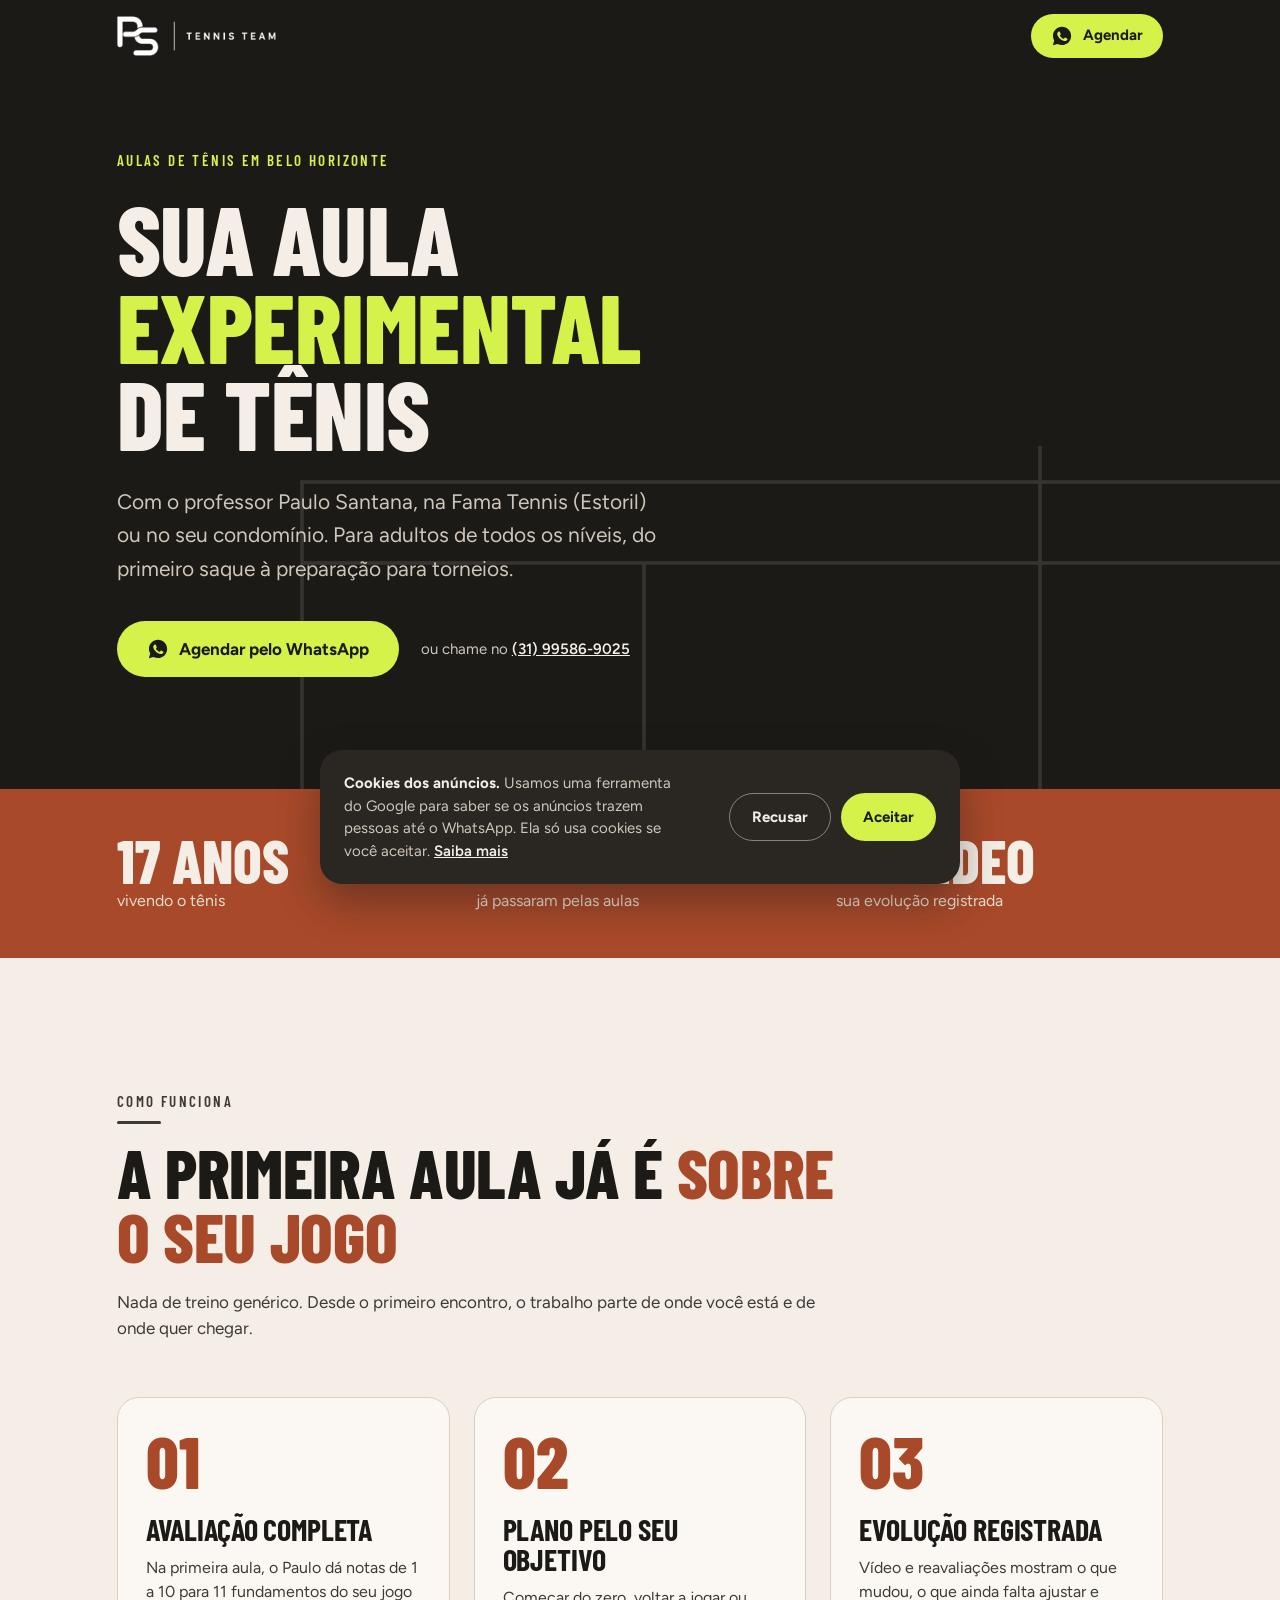
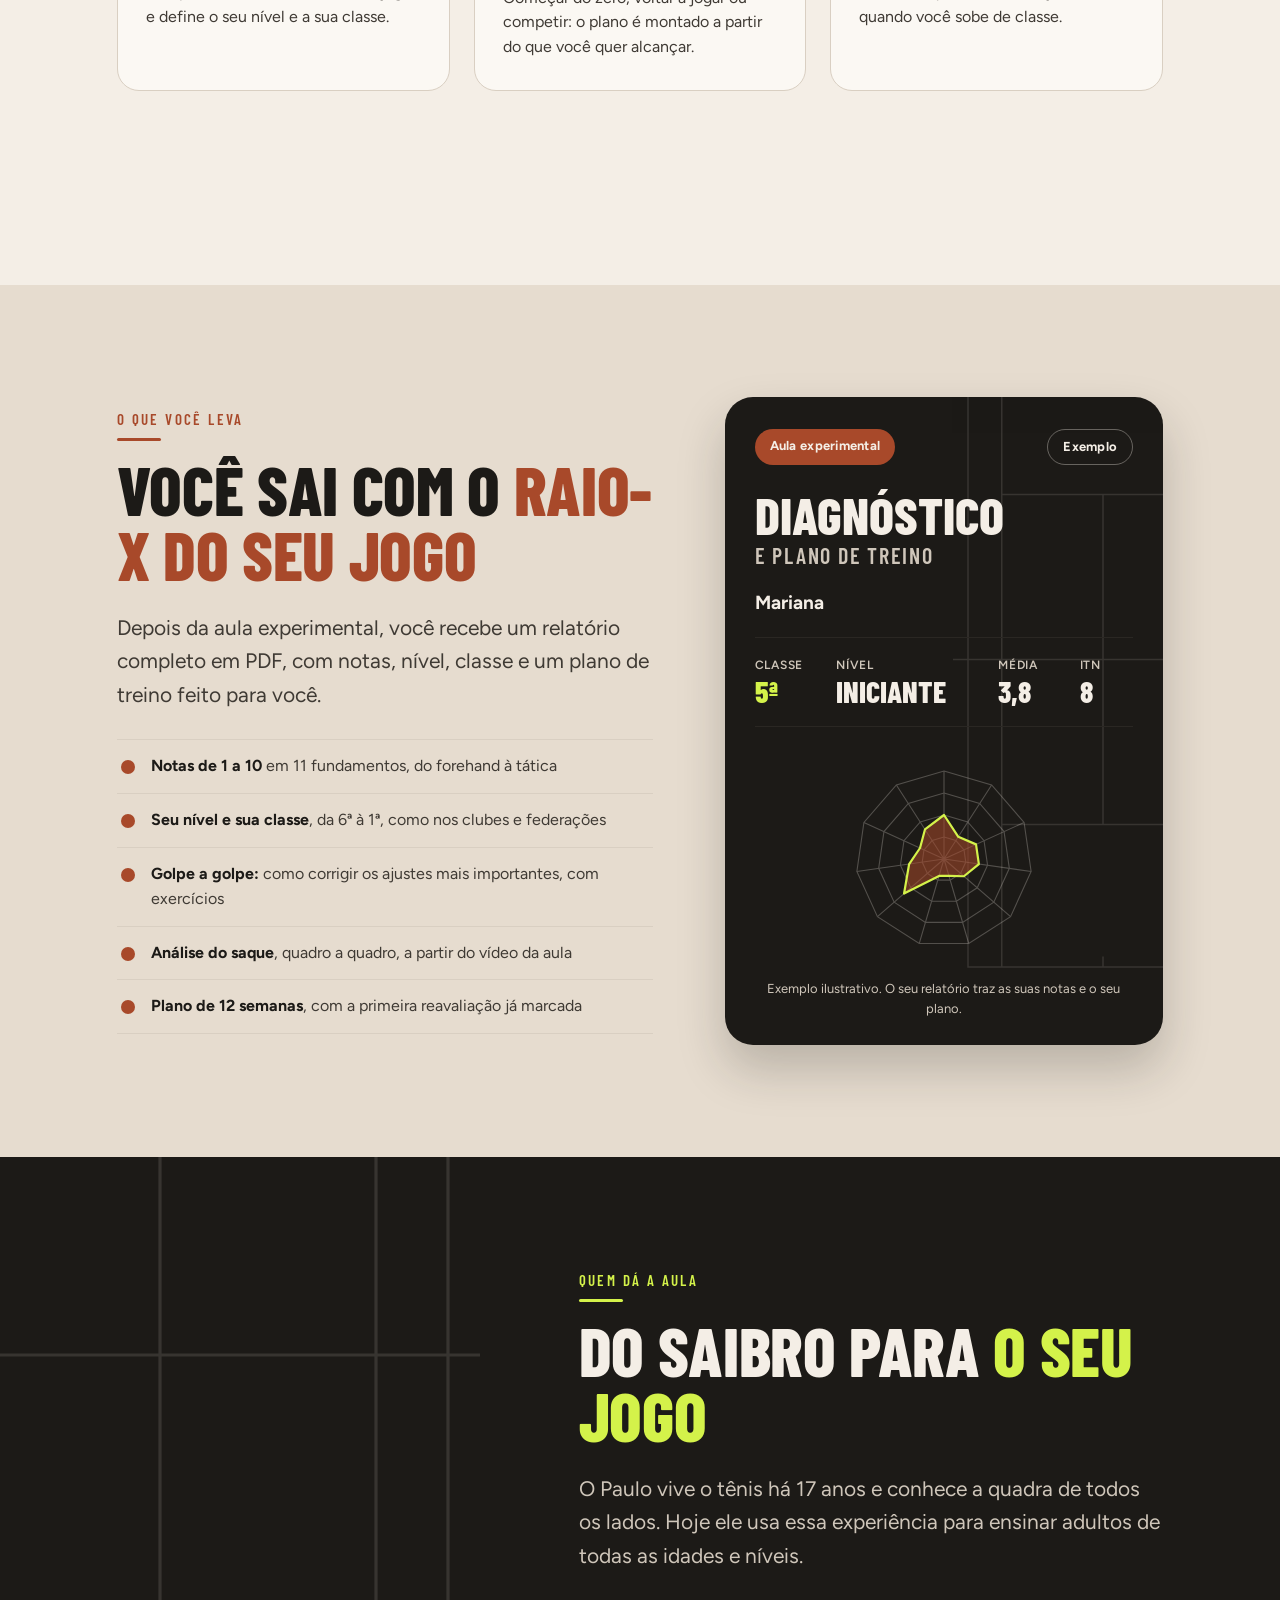
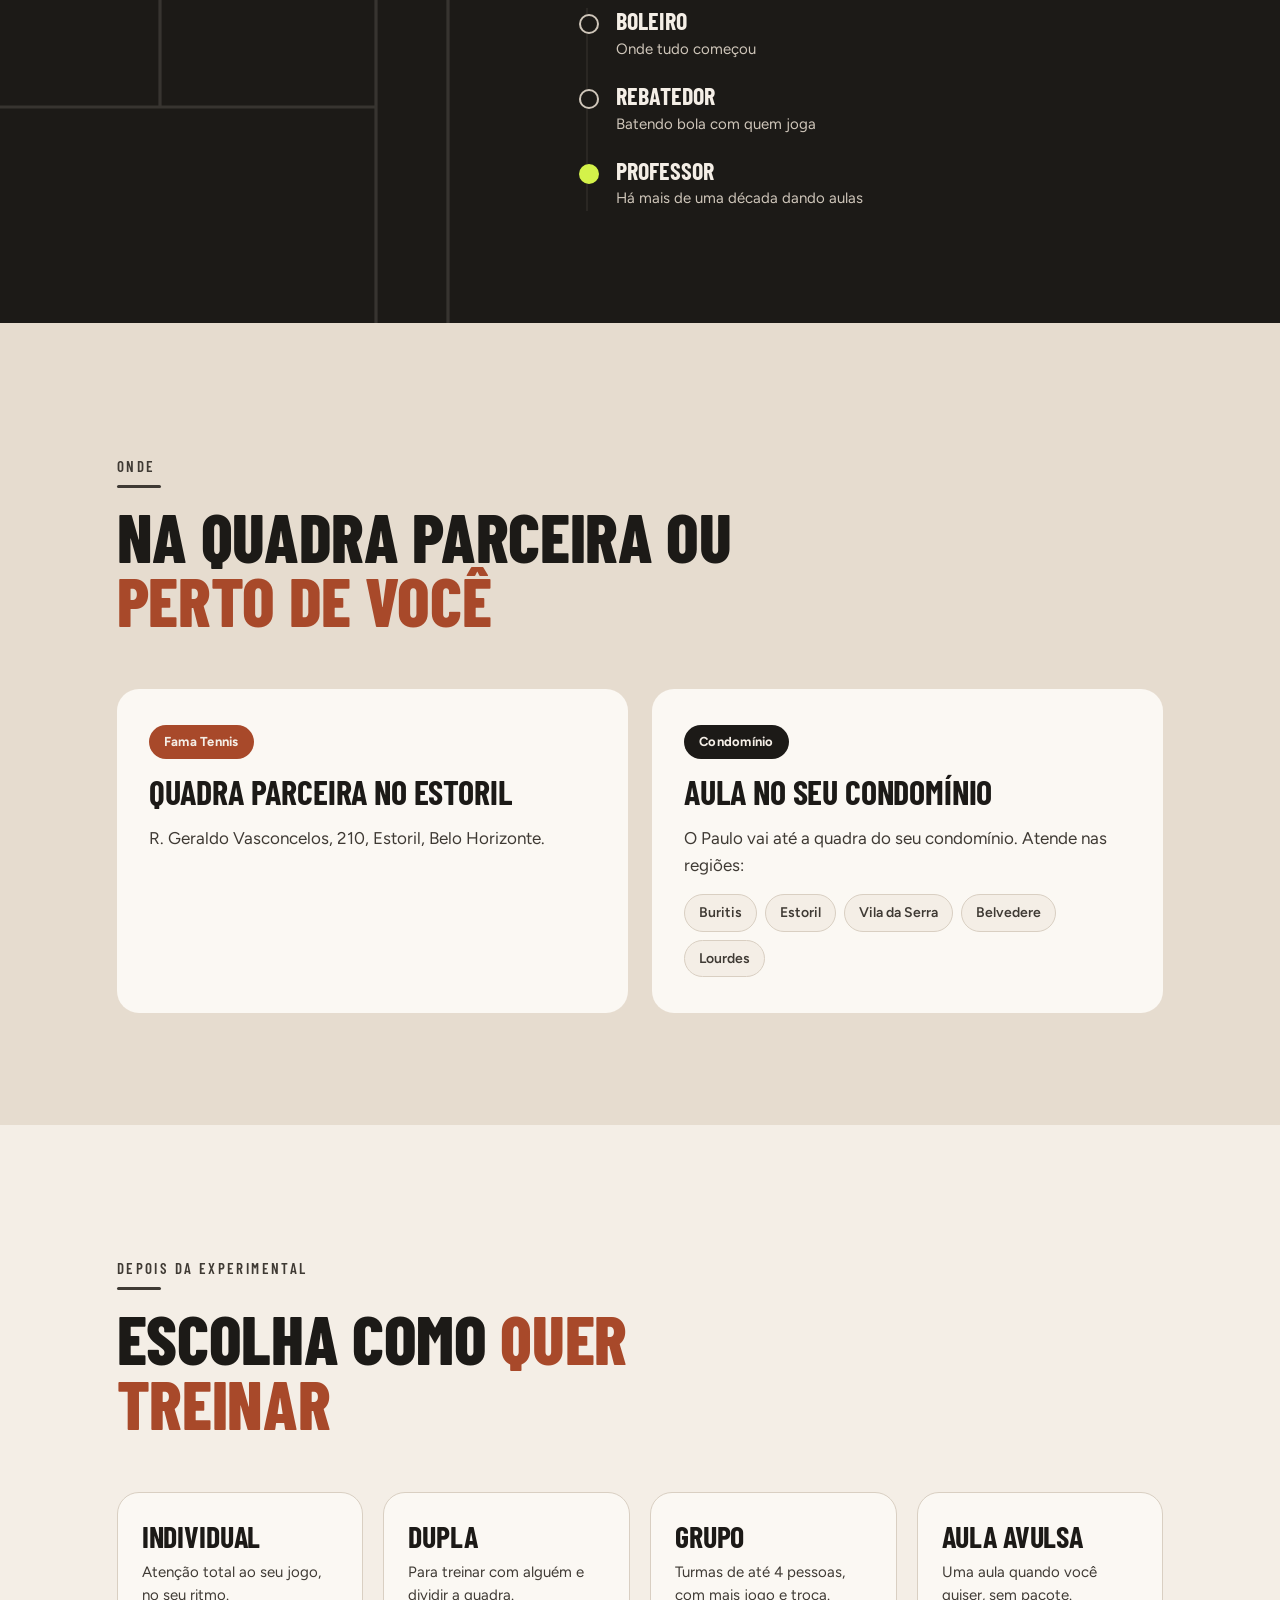
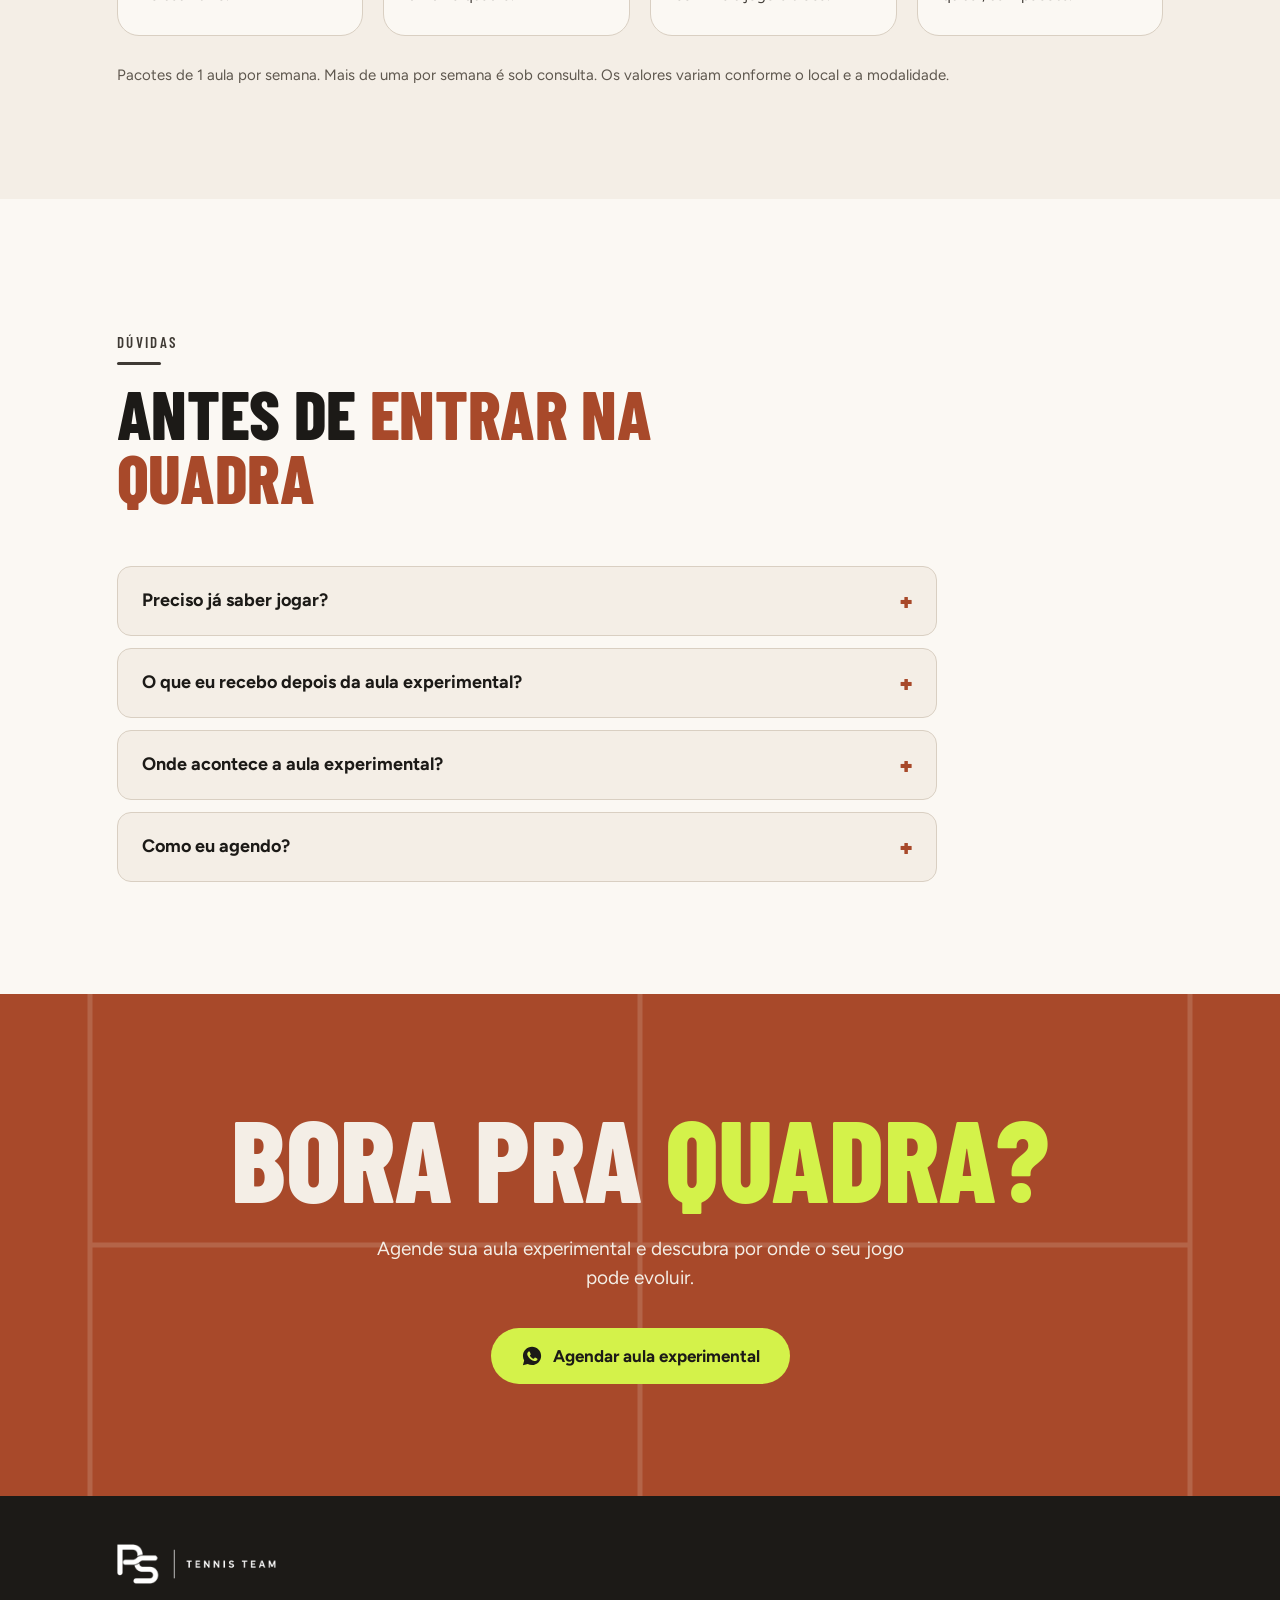
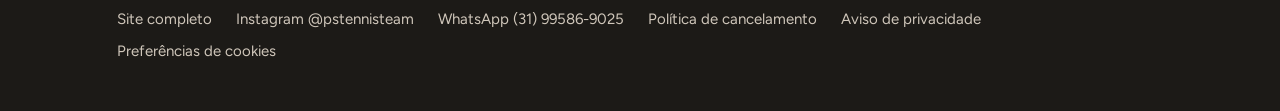
==== commit 0de574fd: "Inclui a avaliação e as classes no site - Home: nova seção Avaliação e classes (11 fundamentos, cont" ====
--- a/aula-experimental/index.html
+++ b/aula-experimental/index.html
@@ -1,17 +1,33 @@
 <!doctype html>
 <html lang="pt-BR">
 <head>
-<!-- Tag do Google (Google Ads) com consentimento. ID da tag e da conversão
-     ficam em /js/tag-google.js, compartilhado com todas as páginas do site. -->
+<meta charset="utf-8">
+<!-- Consentimento (LGPD): começa negado; muda só depois do "Aceitar" na faixa -->
+<script>
+  window.dataLayer = window.dataLayer || [];
+  function gtag(){dataLayer.push(arguments);}
+  gtag('consent', 'default', {ad_storage: 'denied', ad_user_data: 'denied', ad_personalization: 'denied', analytics_storage: 'denied', wait_for_update: 500});
+  gtag('set', 'ads_data_redaction', true);
+  gtag('set', 'url_passthrough', true);
+  try { if (localStorage.getItem('ps-consentimento-anuncios') === 'aceito') gtag('consent', 'update', {ad_storage: 'granted', ad_user_data: 'granted', ad_personalization: 'granted'}); } catch (e) {}
+</script>
+<!-- Google tag (gtag.js) - código entregue pelo Google Ads -->
+<script async src="https://www.googletagmanager.com/gtag/js?id=AW-18593472042"></script>
+<script>
+  window.dataLayer = window.dataLayer || [];
+  function gtag(){dataLayer.push(arguments);}
+  gtag('js', new Date());
+  gtag('config', 'AW-18593472042');
+</script>
+<!-- Conversão do clique no WhatsApp e faixa de consentimento -->
 <script src="/js/tag-google.js"></script>
-<meta charset="utf-8">
 <meta name="viewport" content="width=device-width, initial-scale=1">
 <title>Aula experimental de tênis em BH | PS Tennis Team</title>
 <meta name="description" content="Agende sua aula experimental de tênis com o professor Paulo Santana, na Fama Tennis (Estoril) ou no seu condomínio em Belo Horizonte. Adultos de todos os níveis.">
 <link rel="canonical" href="https://pstennisteam.com/aula-experimental/">
 <meta property="og:type" content="website">
 <meta property="og:title" content="Aula experimental de tênis em BH | PS Tennis Team">
-<meta property="og:description" content="Diagnóstico na primeira aula, plano pelo seu objetivo e evolução registrada em vídeo.">
+<meta property="og:description" content="Avaliação completa na primeira aula: notas em 11 fundamentos, nível, classe e um plano de treino de 12 semanas.">
 <meta property="og:url" content="https://pstennisteam.com/aula-experimental/">
 <meta property="og:image" content="https://pstennisteam.com/aula-experimental/img/paulo-quadra.jpg">
 <meta name="theme-color" content="#1C1A17">
@@ -110,6 +126,30 @@
   .passo p{ color:var(--texto-forte); font-size:16px; }
   .pilares{ margin-top:48px; display:flex; flex-wrap:wrap; align-items:center; gap:10px; }
   .pilares p{ font-size:15px; font-weight:600; color:var(--texto-suave); margin-right:6px; }
+
+  /* O relatório */
+  .relatorio{ background:var(--areia); }
+  .rel-grid{ display:grid; grid-template-columns:minmax(0,1.1fr) minmax(0,.9fr); gap:72px; align-items:center; }
+  .relatorio .sobre{ margin-bottom:16px; }
+  .relatorio h2{ margin-bottom:24px; }
+  .relatorio .destaque{ color:var(--texto-forte); margin-bottom:28px; }
+  .rel-lista{ list-style:none; border-top:1px solid var(--linha); }
+  .rel-lista li{ position:relative; padding:14px 0 14px 34px; border-bottom:1px solid var(--linha); color:var(--texto-forte); font-size:16px; }
+  .rel-lista li::before{ content:""; position:absolute; left:4px; top:20px; width:14px; height:14px; border-radius:50%; background:var(--saibro); }
+  .rel-lista strong{ color:var(--tinta); }
+  .capa{ position:relative; overflow:hidden; background:var(--tinta); color:var(--creme); border-radius:var(--r-bloco); padding:32px 30px 26px; box-shadow:0 24px 48px rgba(28,26,23,.22); }
+  .capa .quadra{ right:-90px; top:-60px; width:300px; }
+  .capa > *:not(.quadra){ position:relative; }
+  .capa-topo{ display:flex; justify-content:space-between; gap:10px; margin-bottom:26px; }
+  .capa-titulo{ font-family:var(--titulo); font-weight:800; font-size:clamp(36px, 4.2vw, 52px); overflow-wrap:anywhere; line-height:.9; text-transform:uppercase; }
+  .capa-titulo span{ display:block; font-weight:600; font-size:22px; letter-spacing:.08em; color:var(--texto-escuro); margin-top:8px; }
+  .capa-nome{ margin-top:22px; font-size:19px; font-weight:700; }
+  .capa-dados{ display:grid; grid-template-columns:.8fr 1.7fr .8fr .6fr; gap:10px; margin-top:20px; padding:18px 0; border-top:1px solid var(--grafite); border-bottom:1px solid var(--grafite); }
+  .capa-dados span{ display:block; font-size:12px; font-weight:600; letter-spacing:.06em; text-transform:uppercase; color:var(--texto-escuro); }
+  .capa-dados strong{ display:block; font-family:var(--titulo); font-weight:800; font-size:30px; line-height:1.1; text-transform:uppercase; }
+  .capa-radar{ display:block; width:min(220px, 70%); margin:22px auto 10px; color:var(--creme); }
+  .capa-radar-nota{ fill:rgba(168,73,42,.55); stroke:var(--lima); stroke-width:2; stroke-linejoin:round; }
+  .capa figcaption{ font-size:13px; color:var(--texto-escuro); text-align:center; }
 
   /* Professor */
   .professor{ background:var(--tinta); color:var(--creme); }
@@ -212,10 +252,11 @@
   .quadra.anim-quadra.is-in{ stroke-dashoffset:0; }
 
   :focus-visible{ outline:3px solid var(--lima); outline-offset:3px; }
-  .como :focus-visible, .onde :focus-visible, .modalidades :focus-visible, .perguntas :focus-visible{ outline-color:var(--saibro); }
+  .como :focus-visible, .relatorio :focus-visible, .onde :focus-visible, .modalidades :focus-visible, .perguntas :focus-visible{ outline-color:var(--saibro); }
 
   @media (max-width: 960px){
-    .hero-grid, .prof-grid{ grid-template-columns:minmax(0,1fr); gap:40px; }
+    .hero-grid, .prof-grid, .rel-grid{ grid-template-columns:minmax(0,1fr); gap:40px; }
+    .capa{ max-width:480px; }
     .hero .foto{ aspect-ratio:4/3; }
     .hero .foto img{ object-position:50% 30%; }
     .professor .foto{ aspect-ratio:4/3; order:2; }
@@ -231,6 +272,8 @@
     .topo .btn span{ display:none; }
     .topo .btn{ padding:0 14px; }
     .faixa-grid{ grid-template-columns:1fr; gap:22px; }
+    .capa{ padding:28px 22px 22px; }
+    .capa-dados{ grid-template-columns:1fr 1fr; gap:14px 10px; }
     .mods{ grid-template-columns:1fr; }
     .hero-acoes .btn{ width:100%; justify-content:center; }
     .final .btn{ width:100%; justify-content:center; }
@@ -318,8 +361,8 @@
       <div class="passos">
         <article class="passo">
           <div class="num">01</div>
-          <h3>Diagnóstico</h3>
-          <p>Na primeira aula, o Paulo observa seus golpes, sua movimentação e seu jeito de jogar para entender o seu ponto de partida.</p>
+          <h3>Avaliação completa</h3>
+          <p>Na primeira aula, o Paulo dá notas de 1 a 10 para 11 fundamentos do seu jogo e define o seu nível e a sua classe.</p>
         </article>
         <article class="passo">
           <div class="num">02</div>
@@ -328,8 +371,8 @@
         </article>
         <article class="passo">
           <div class="num">03</div>
-          <h3>Evolução em vídeo</h3>
-          <p>Sua evolução fica registrada em vídeo, para você enxergar o que mudou e o que ainda falta ajustar.</p>
+          <h3>Evolução registrada</h3>
+          <p>Vídeo e reavaliações mostram o que mudou, o que ainda falta ajustar e quando você sobe de classe.</p>
         </article>
       </div>
       <div class="pilares">
@@ -343,7 +386,51 @@
     </div>
   </section>
 
-  <!-- 4. O professor -->
+  <!-- 4. O relatório (a capa ao lado é um exemplo ilustrativo, com dados fictícios) -->
+  <section class="secao relatorio">
+    <div class="wrap rel-grid">
+      <div>
+        <p class="sobre">O que você leva</p>
+        <h2>Você sai com o <span class="saibro">raio-x do seu jogo</span></h2>
+        <p class="destaque">Depois da aula experimental, você recebe um relatório completo em PDF, com notas, nível, classe e um plano de treino feito para você.</p>
+        <ul class="rel-lista">
+          <li><strong>Notas de 1 a 10</strong> em 11 fundamentos, do forehand à tática</li>
+          <li><strong>Seu nível e sua classe</strong>, da 6ª à 1ª, como nos clubes e federações</li>
+          <li><strong>Golpe a golpe:</strong> como corrigir os ajustes mais importantes, com exercícios</li>
+          <li><strong>Análise do saque</strong>, quadro a quadro, a partir do vídeo da aula</li>
+          <li><strong>Plano de 12 semanas</strong>, com a primeira reavaliação já marcada</li>
+        </ul>
+      </div>
+      <figure class="capa" aria-label="Exemplo ilustrativo da capa do relatório, com dados fictícios">
+        <svg class="quadra" viewBox="0 0 400 860" aria-hidden="true"><use href="#quadra"/></svg>
+        <div class="capa-topo">
+          <span class="etiqueta et-saibro">Aula experimental</span>
+          <span class="etiqueta et-contorno">Exemplo</span>
+        </div>
+        <p class="capa-titulo">Diagnóstico<span>e plano de treino</span></p>
+        <p class="capa-nome">Mariana</p>
+        <div class="capa-dados">
+          <div><span>Classe</span><strong class="lima">5ª</strong></div>
+          <div><span>Nível</span><strong>Iniciante</strong></div>
+          <div><span>Média</span><strong>3,8</strong></div>
+          <div><span>ITN</span><strong>8</strong></div>
+        </div>
+        <svg class="capa-radar" viewBox="0 0 200 200" aria-hidden="true">
+          <g fill="none" stroke="currentColor" stroke-width="1" opacity=".25">
+            <polygon points="100.0,80.0 110.8,83.2 118.2,91.7 119.8,102.8 115.1,113.1 105.6,119.2 94.4,119.2 84.9,113.1 80.2,102.8 81.8,91.7 89.2,83.2"/>
+            <polygon points="100.0,60.0 121.6,66.3 136.4,83.4 139.6,105.7 130.2,126.2 111.3,138.4 88.7,138.4 69.8,126.2 60.4,105.7 63.6,83.4 78.4,66.3"/>
+            <polygon points="100.0,40.0 132.4,49.5 154.6,75.1 159.4,108.5 145.3,139.3 116.9,157.6 83.1,157.6 54.7,139.3 40.6,108.5 45.4,75.1 67.6,49.5"/>
+            <polygon points="100.0,20.0 143.3,32.7 172.8,66.8 179.2,111.4 160.5,152.4 122.5,176.8 77.5,176.8 39.5,152.4 20.8,111.4 27.2,66.8 56.7,32.7"/>
+            <path d="M100,100L100.0,20.0 M100,100L143.3,32.7 M100,100L172.8,66.8 M100,100L179.2,111.4 M100,100L160.5,152.4 M100,100L122.5,176.8 M100,100L77.5,176.8 M100,100L39.5,152.4 M100,100L20.8,111.4 M100,100L27.2,66.8 M100,100L56.7,32.7"/>
+          </g>
+          <polygon class="capa-radar-nota" points="100.0,60.0 113.0,79.8 129.1,86.7 131.7,104.6 118.1,115.7 104.5,115.4 95.5,115.4 63.7,131.4 68.3,104.6 78.2,90.0 82.7,73.1"/>
+        </svg>
+        <figcaption>Exemplo ilustrativo. O seu relatório traz as suas notas e o seu plano.</figcaption>
+      </figure>
+    </div>
+  </section>
+
+  <!-- 5. O professor -->
   <section class="secao professor">
     <svg class="quadra" viewBox="0 0 400 860" aria-hidden="true"><use href="#quadra"/></svg>
     <div class="wrap prof-grid">
@@ -364,7 +451,7 @@
     </div>
   </section>
 
-  <!-- 5. Onde -->
+  <!-- 6. Onde -->
   <section class="secao onde">
     <div class="wrap">
       <div class="cabeca">
@@ -389,7 +476,7 @@
     </div>
   </section>
 
-  <!-- 6. Modalidades -->
+  <!-- 7. Modalidades -->
   <section class="secao modalidades">
     <div class="wrap">
       <div class="cabeca">
@@ -406,7 +493,7 @@
     </div>
   </section>
 
-  <!-- 7. Perguntas frequentes -->
+  <!-- 8. Perguntas frequentes -->
   <section class="secao perguntas">
     <div class="wrap">
       <div class="cabeca">
@@ -417,6 +504,10 @@
         <details>
           <summary>Preciso já saber jogar?</summary>
           <p>Não. As aulas são para adultos de todos os níveis, de quem nunca pegou numa raquete a quem quer se preparar para torneios.</p>
+        </details>
+        <details>
+          <summary>O que eu recebo depois da aula experimental?</summary>
+          <p>Um relatório completo em PDF: notas de 1 a 10 em 11 fundamentos, seu nível, sua classe sugerida, os ajustes mais importantes golpe a golpe, a análise do seu saque e um plano de treino de 12 semanas.</p>
         </details>
         <details>
           <summary>Onde acontece a aula experimental?</summary>
@@ -436,7 +527,7 @@
     </div>
   </section>
 
-  <!-- 8. Chamada final -->
+  <!-- 9. Chamada final -->
   <section class="secao final">
     <svg class="quadra" viewBox="0 0 400 860" aria-hidden="true" style="transform:translate(-50%,-50%) rotate(90deg)"><use href="#quadra"/></svg>
     <div class="wrap">
@@ -521,6 +612,9 @@
     ['.cabeca > *', ''],
     ['.passo', ''],
     ['.pilares > *', 'zoom'],
+    ['.relatorio .rel-grid > div > *:not(.rel-lista)', ''],
+    ['.rel-lista li', 'esq'],
+    ['.capa', 'zoom'],
     ['.professor .prof-grid > div:last-child > *:not(.trajeto)', 'dir'],
     ['.trajeto li', 'esq'],
     ['.local', ''],
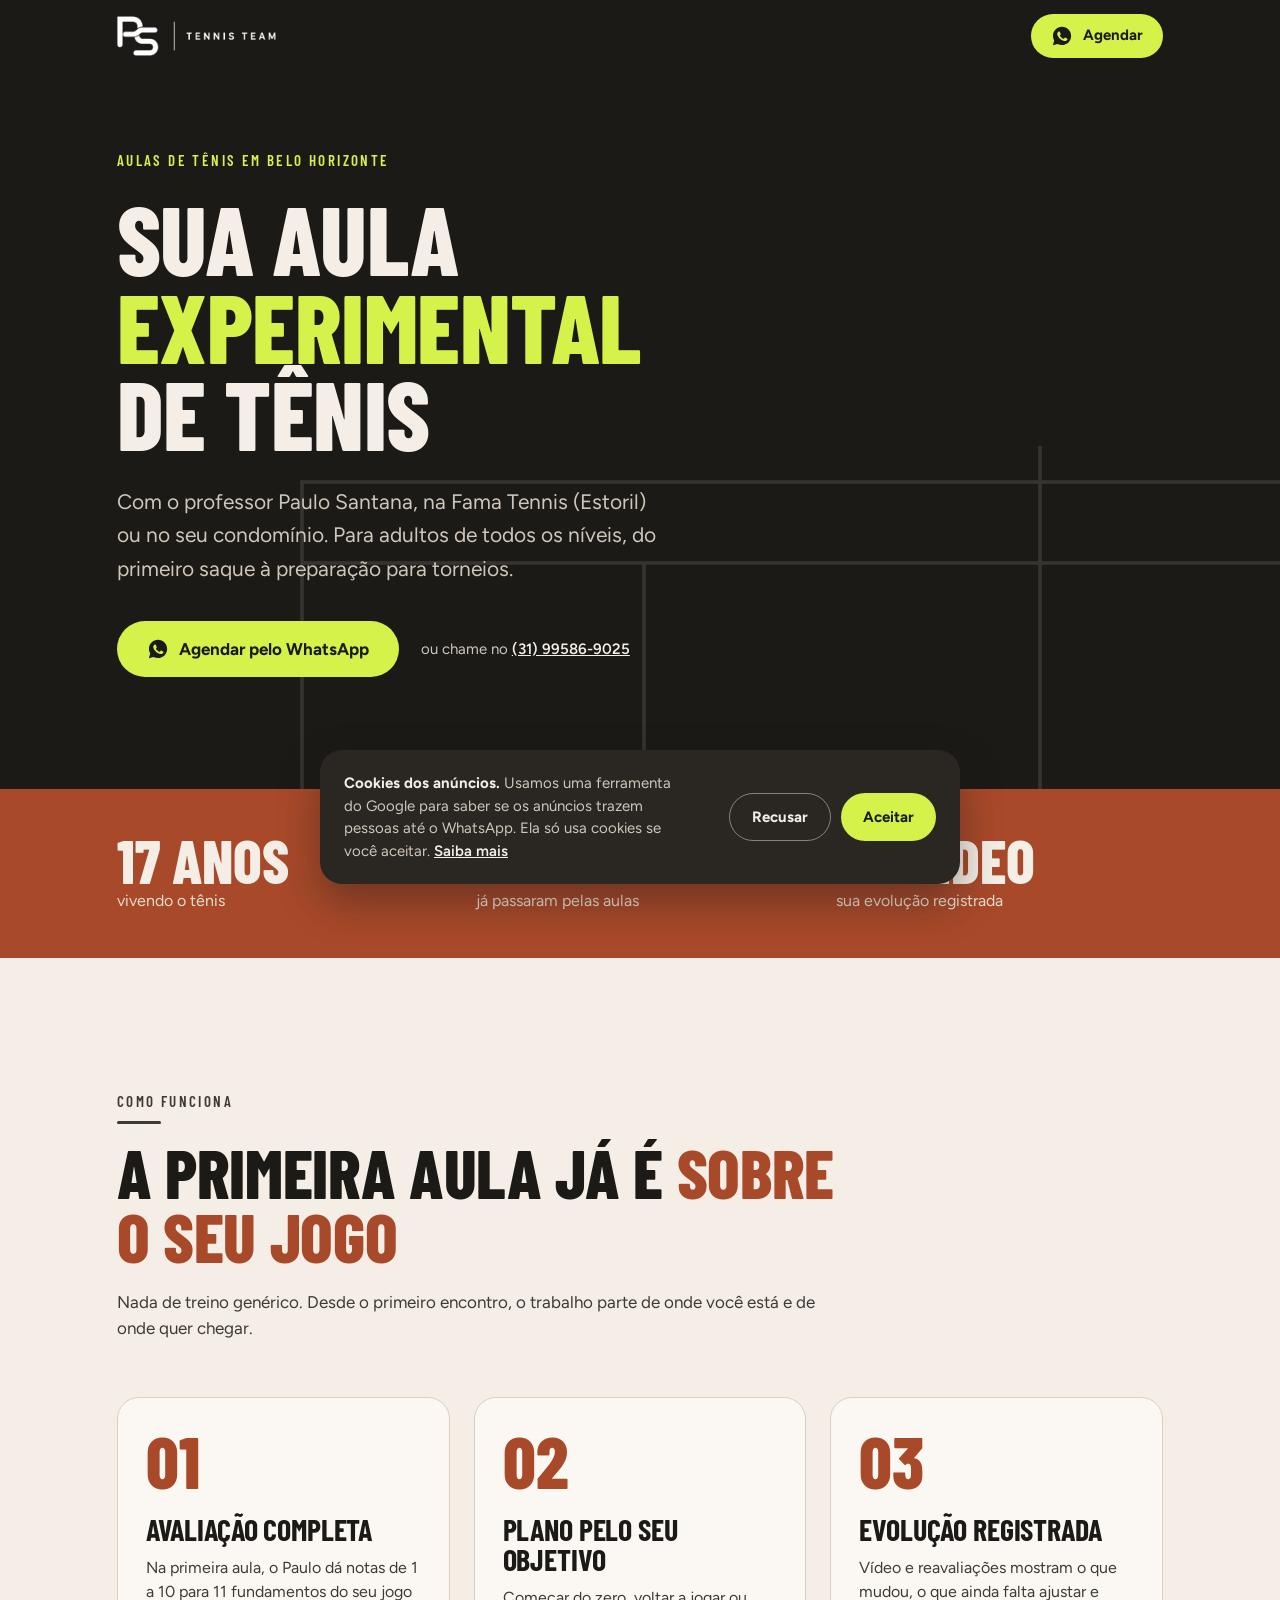
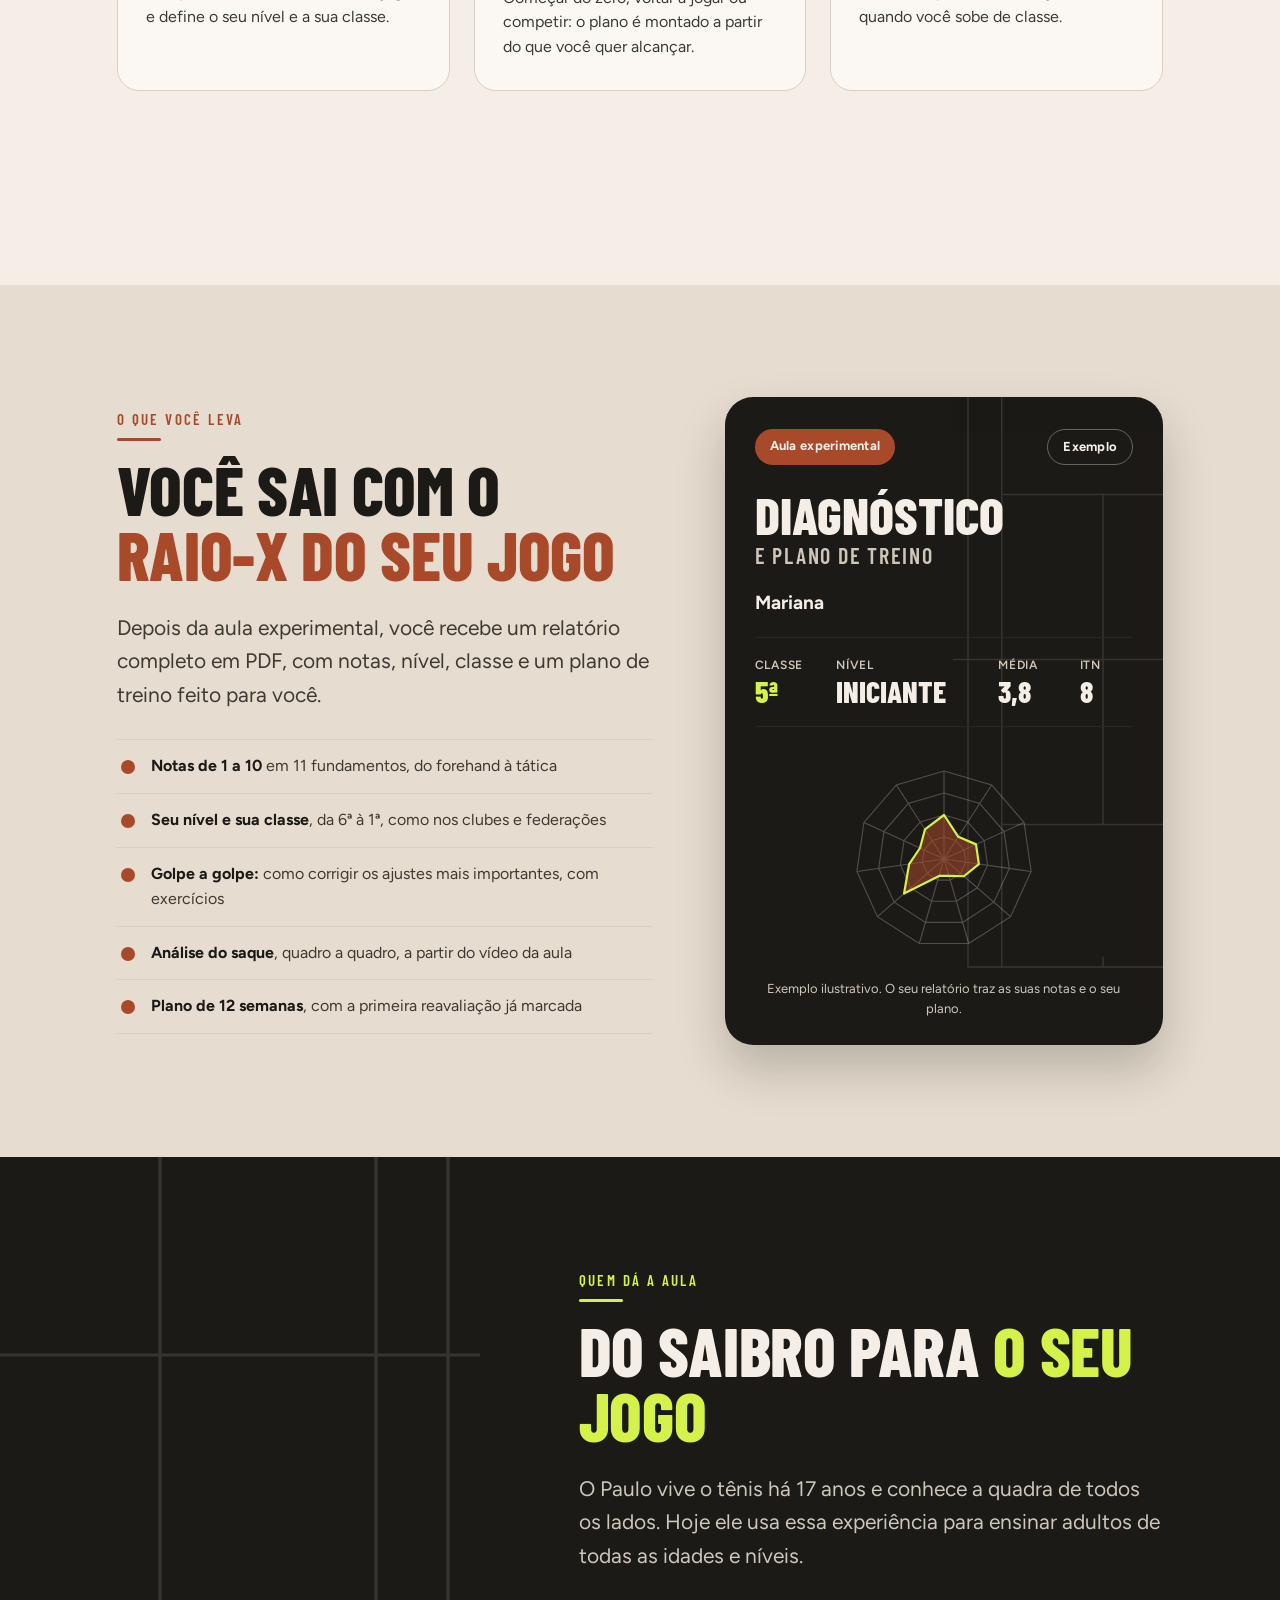
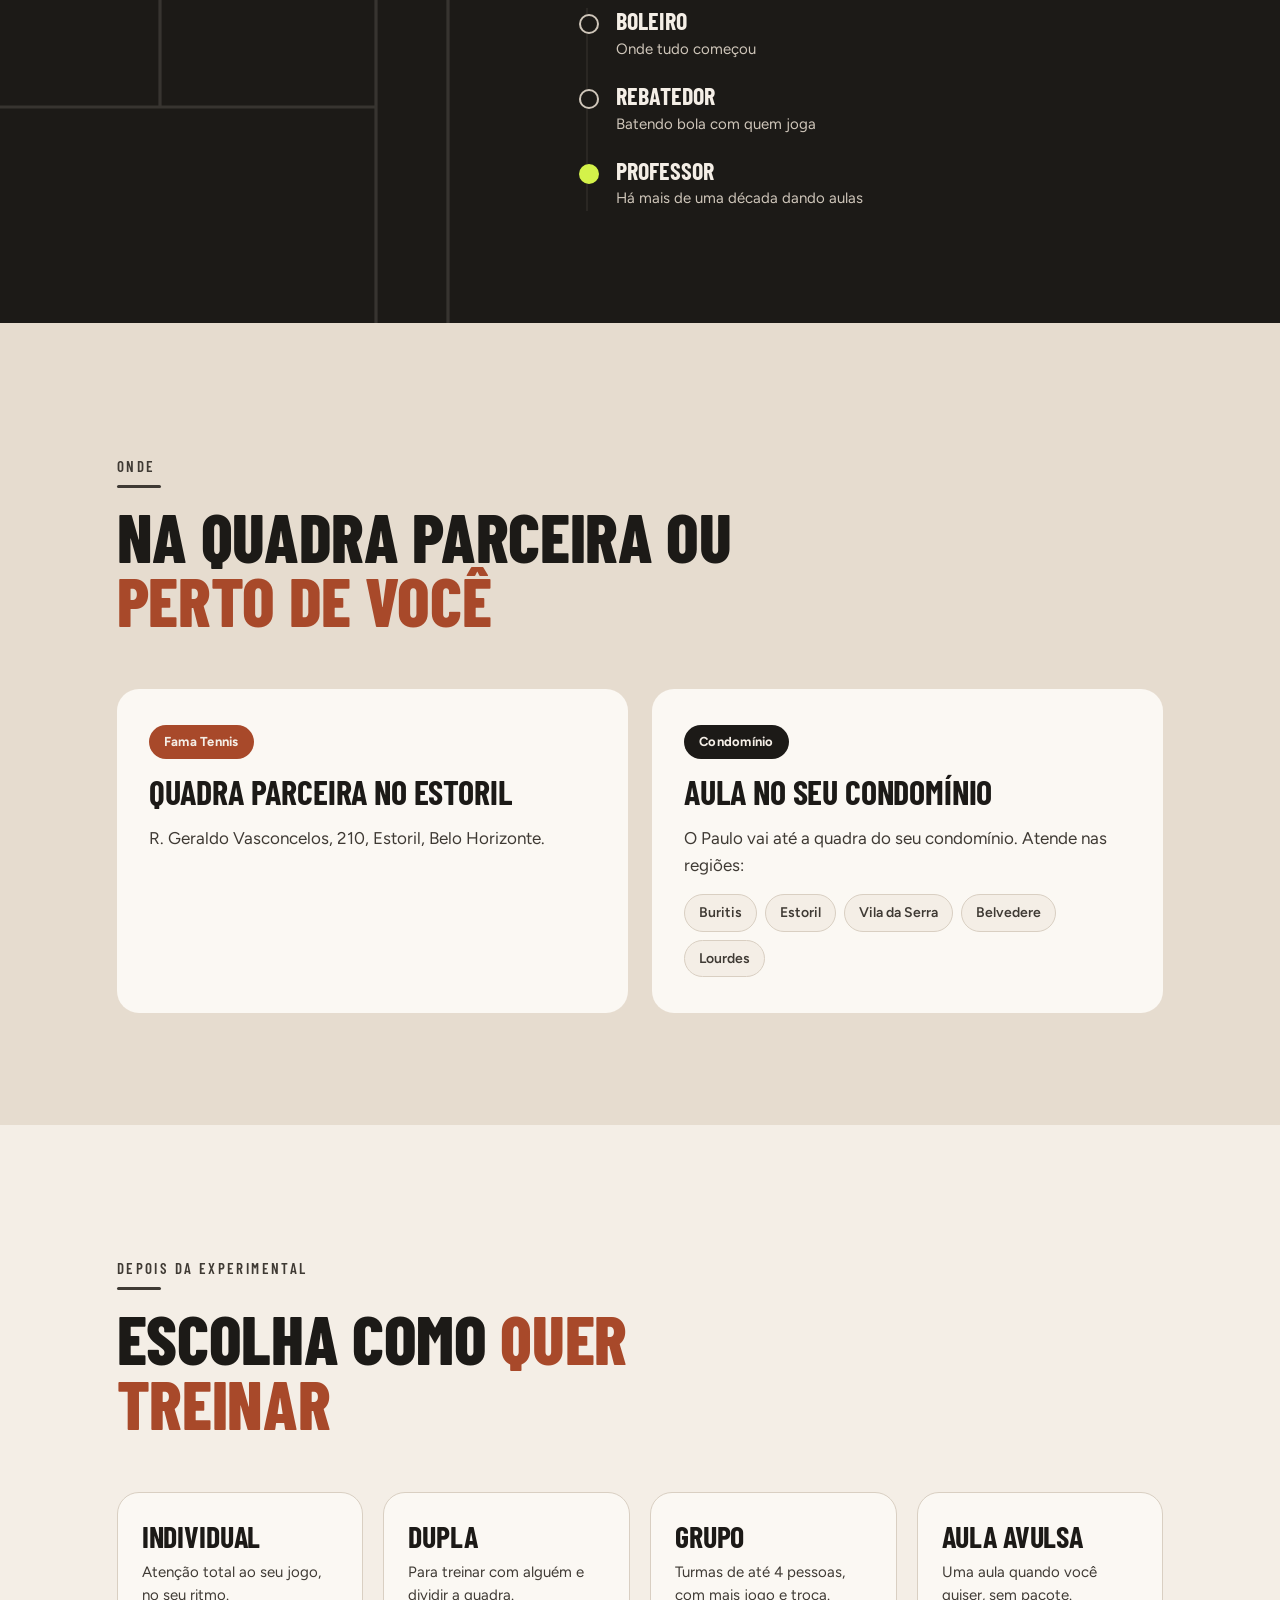
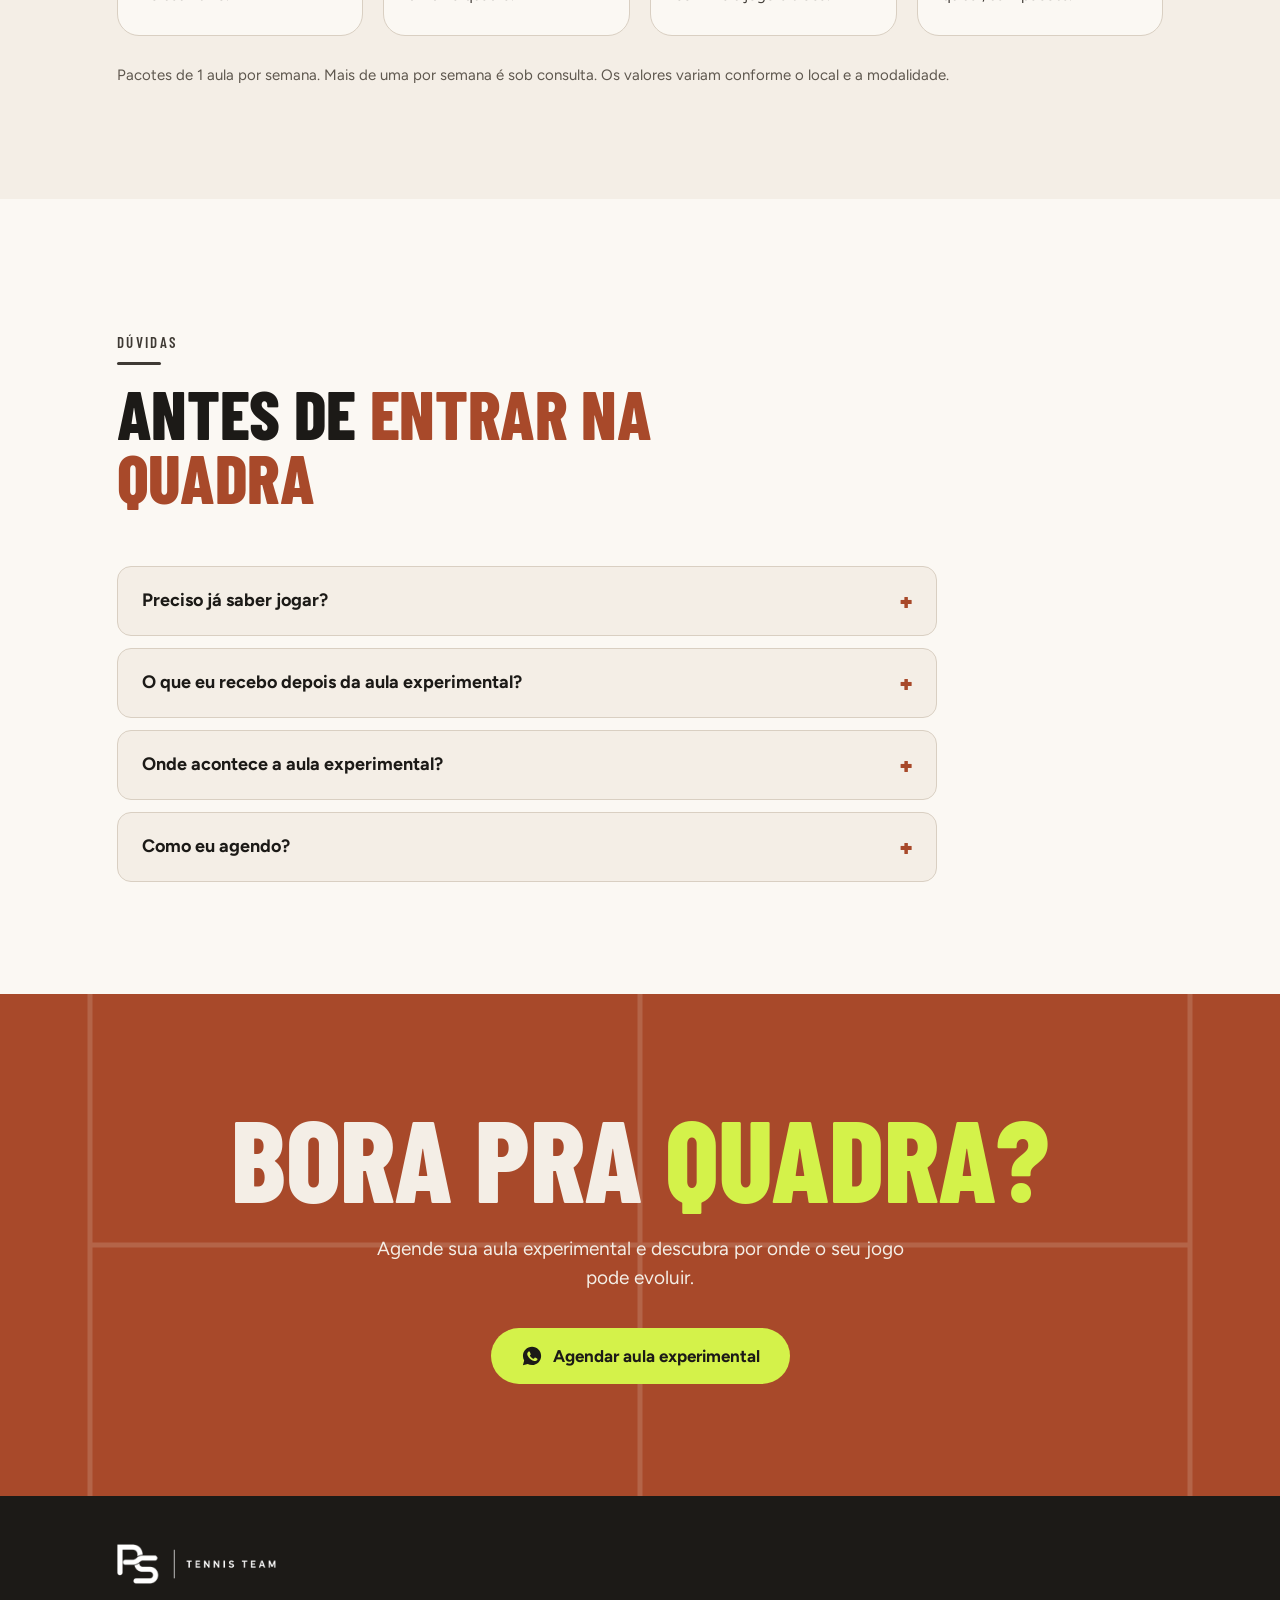
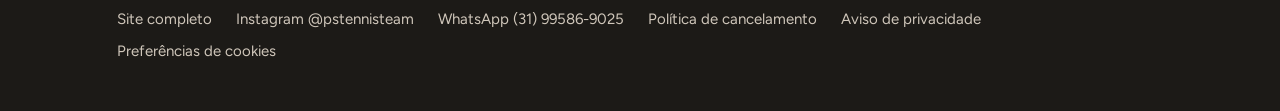
==== commit 5aa156d8: "Evita a quebra de linha em "raio-x" Co-Authored-By: Claude Opus 5.5 <noreply@anthropic.com> Claude-S" ====
--- a/aula-experimental/index.html
+++ b/aula-experimental/index.html
@@ -65,6 +65,7 @@
   h3{ font-family:var(--titulo); font-weight:700; font-size:30px; line-height:1; }
   .destaque{ font-size:clamp(18px, 2vw, 21px); line-height:1.6; }
   .lima{ color:var(--lima); }
+  .sem-quebra{ white-space:nowrap; }
   .saibro{ color:var(--saibro); }
 
   /* Botões e etiquetas */
@@ -391,7 +392,7 @@
     <div class="wrap rel-grid">
       <div>
         <p class="sobre">O que você leva</p>
-        <h2>Você sai com o <span class="saibro">raio-x do seu jogo</span></h2>
+        <h2>Você sai com o <span class="saibro"><span class="sem-quebra">raio-x</span> do seu jogo</span></h2>
         <p class="destaque">Depois da aula experimental, você recebe um relatório completo em PDF, com notas, nível, classe e um plano de treino feito para você.</p>
         <ul class="rel-lista">
           <li><strong>Notas de 1 a 10</strong> em 11 fundamentos, do forehand à tática</li>
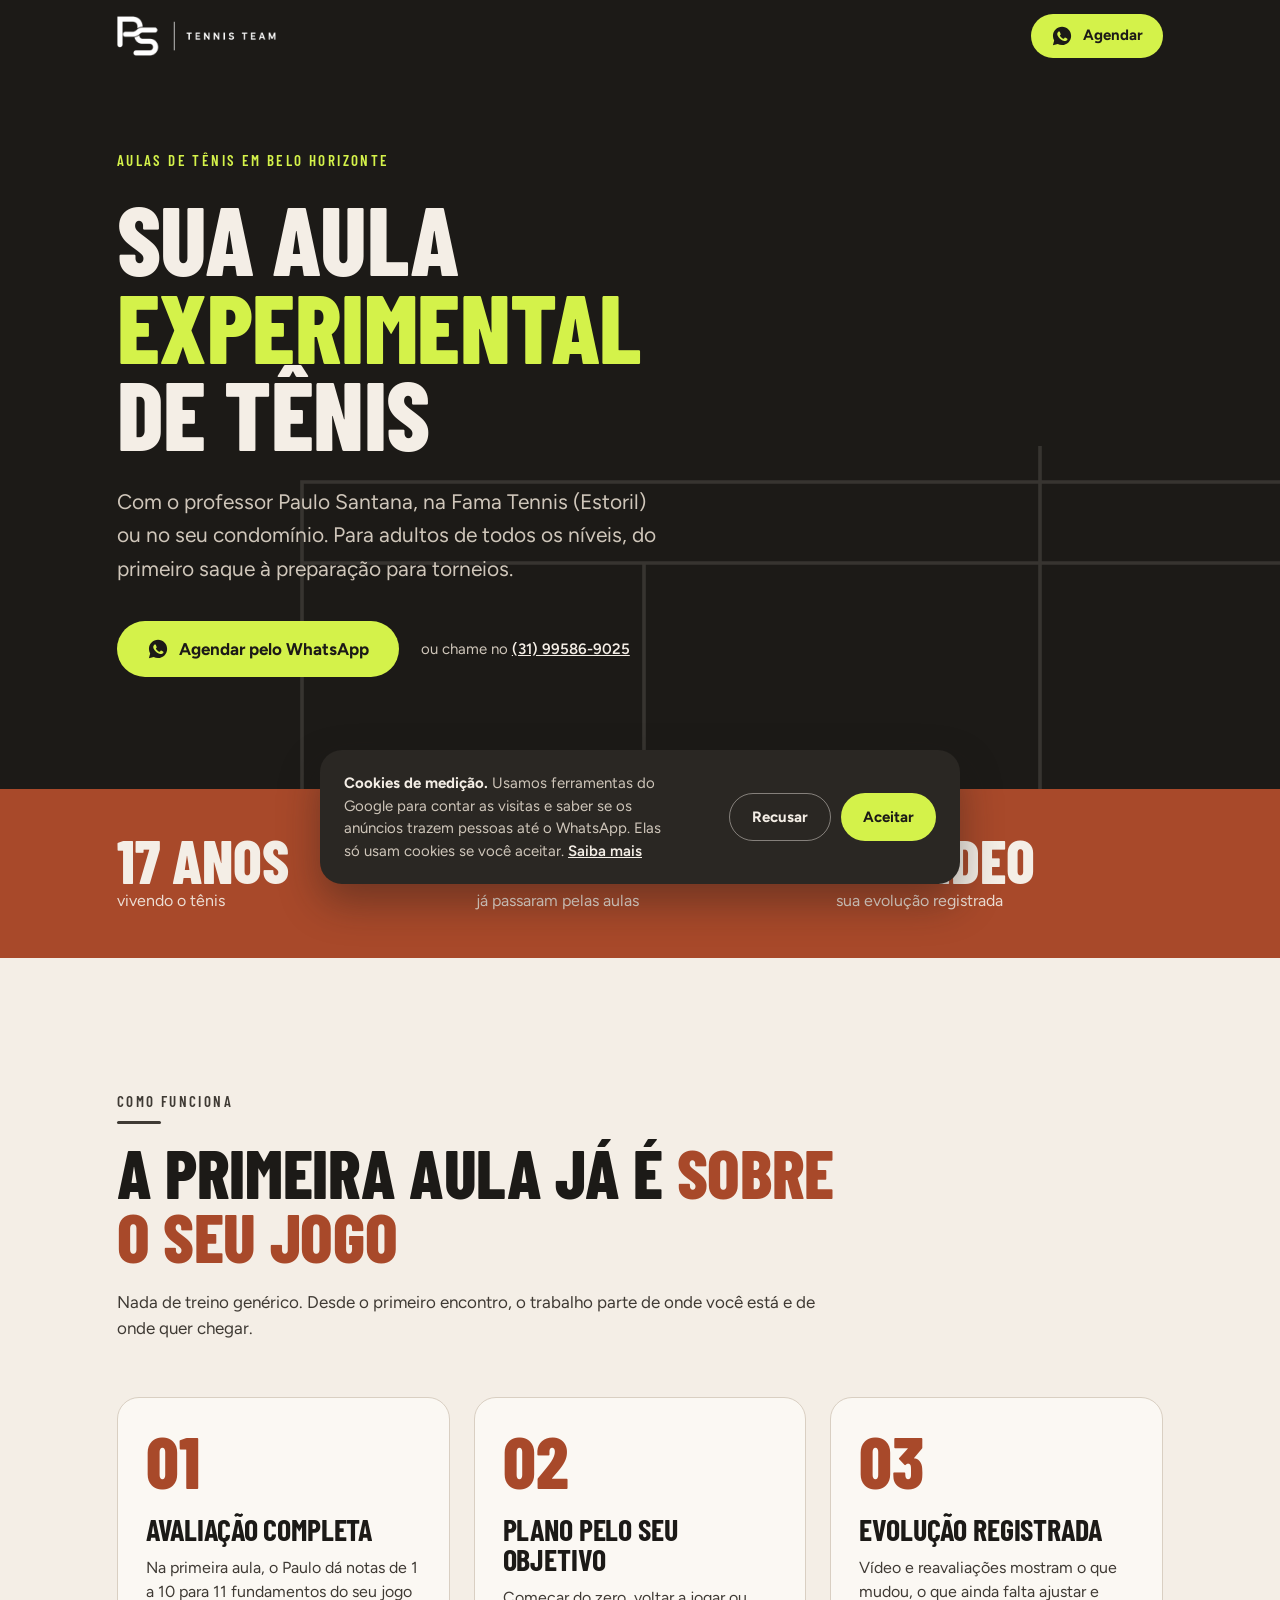
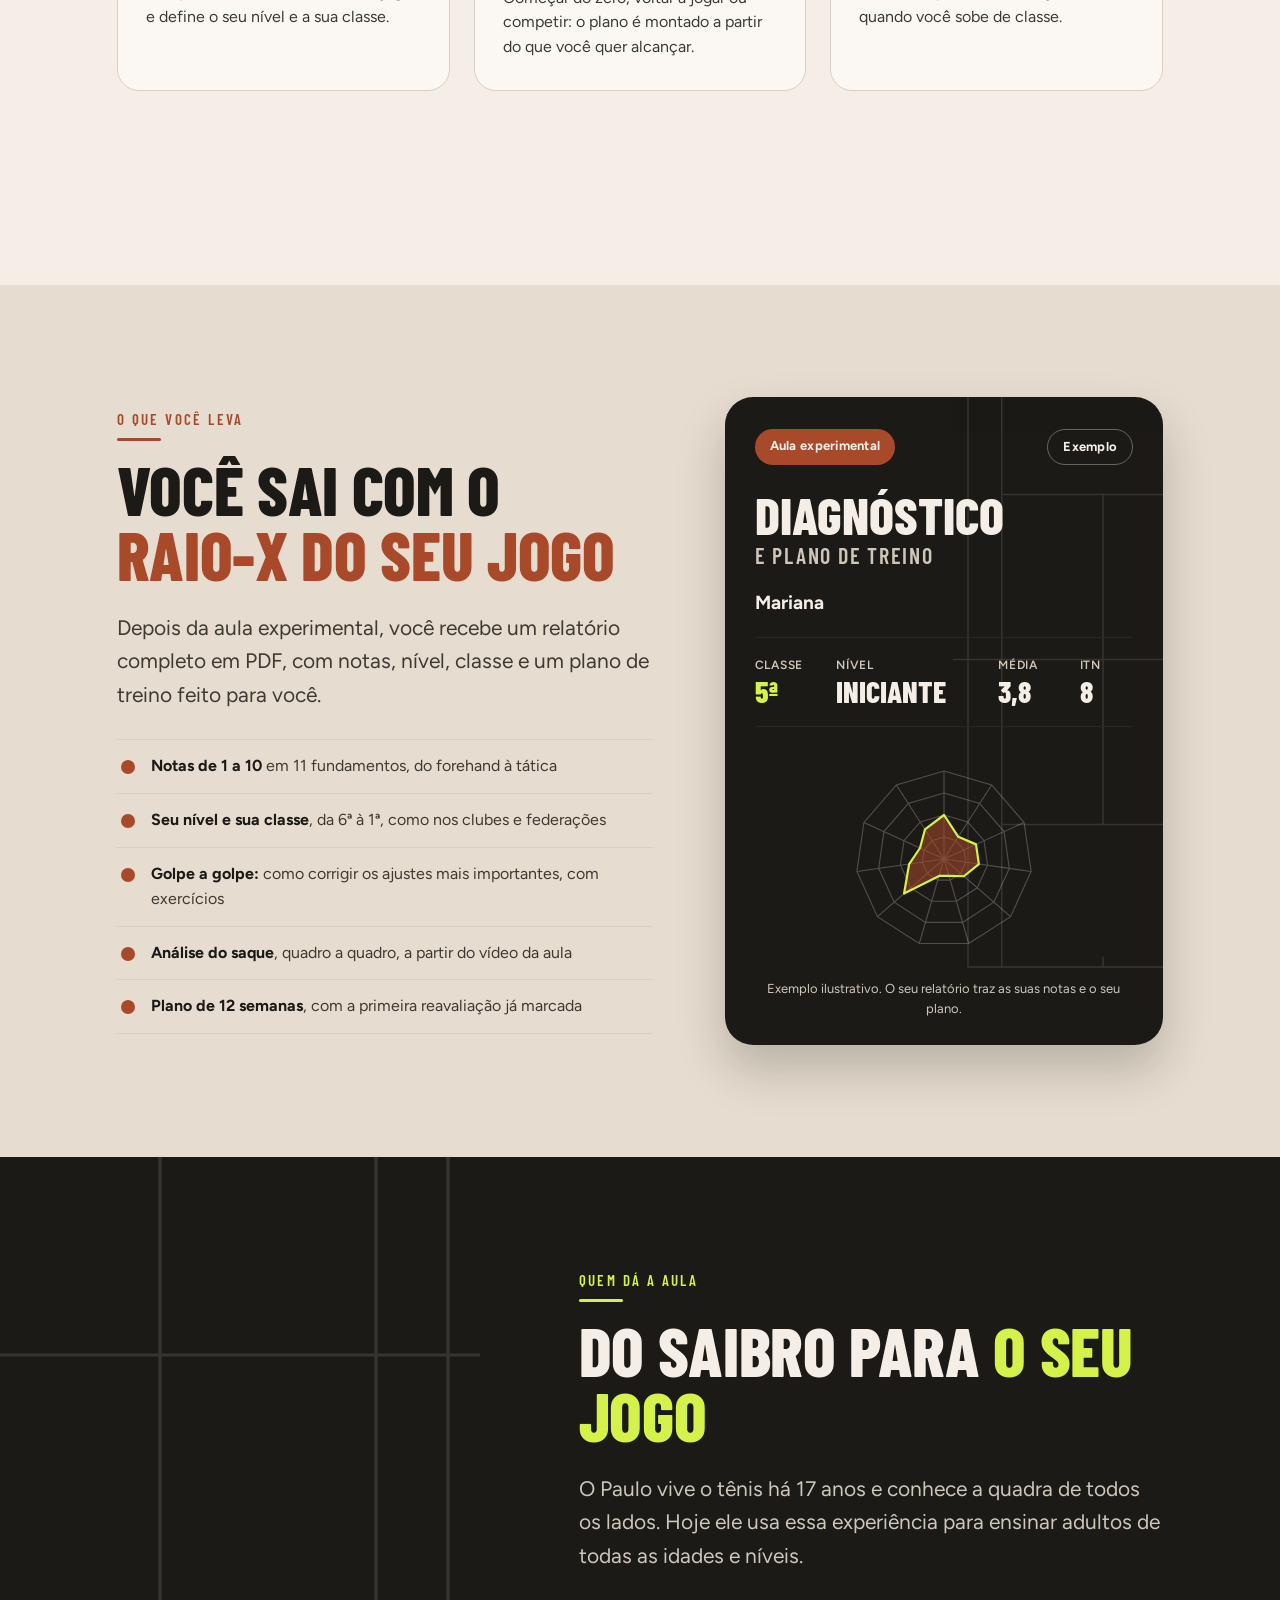
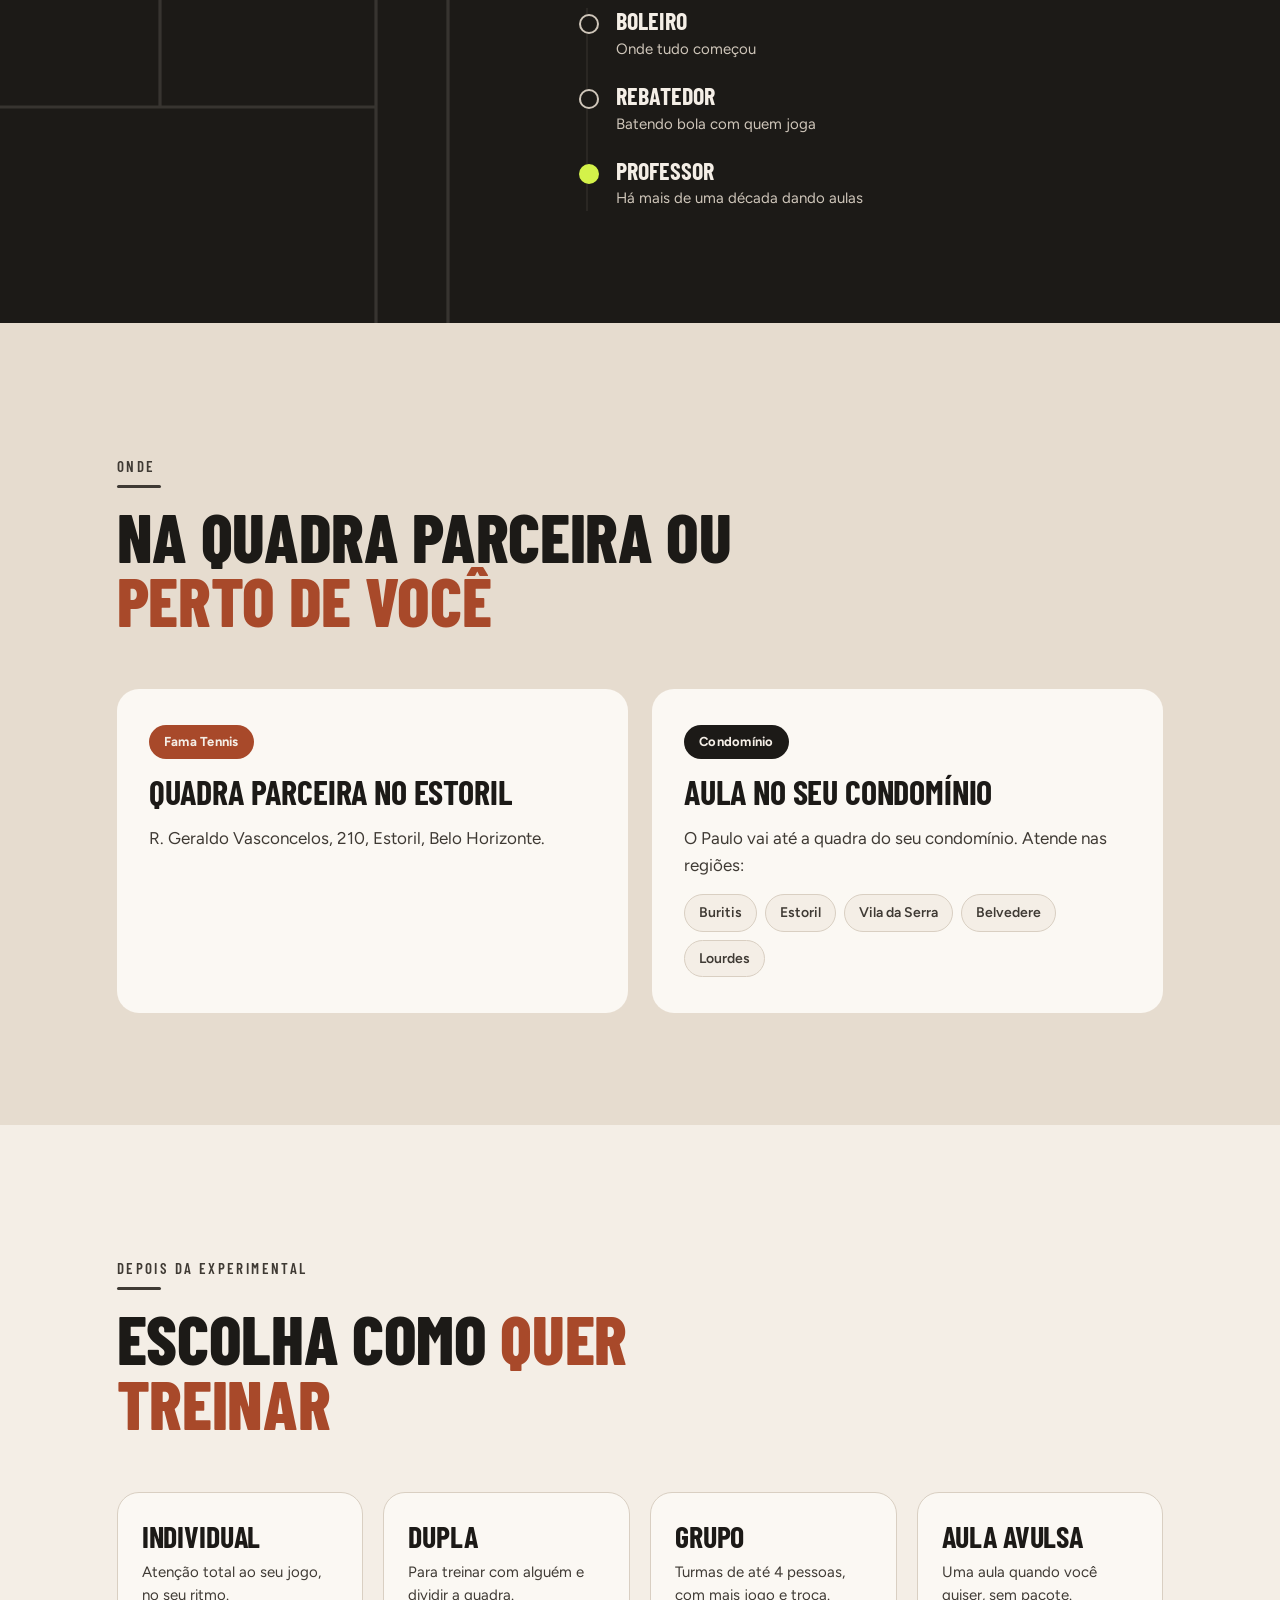
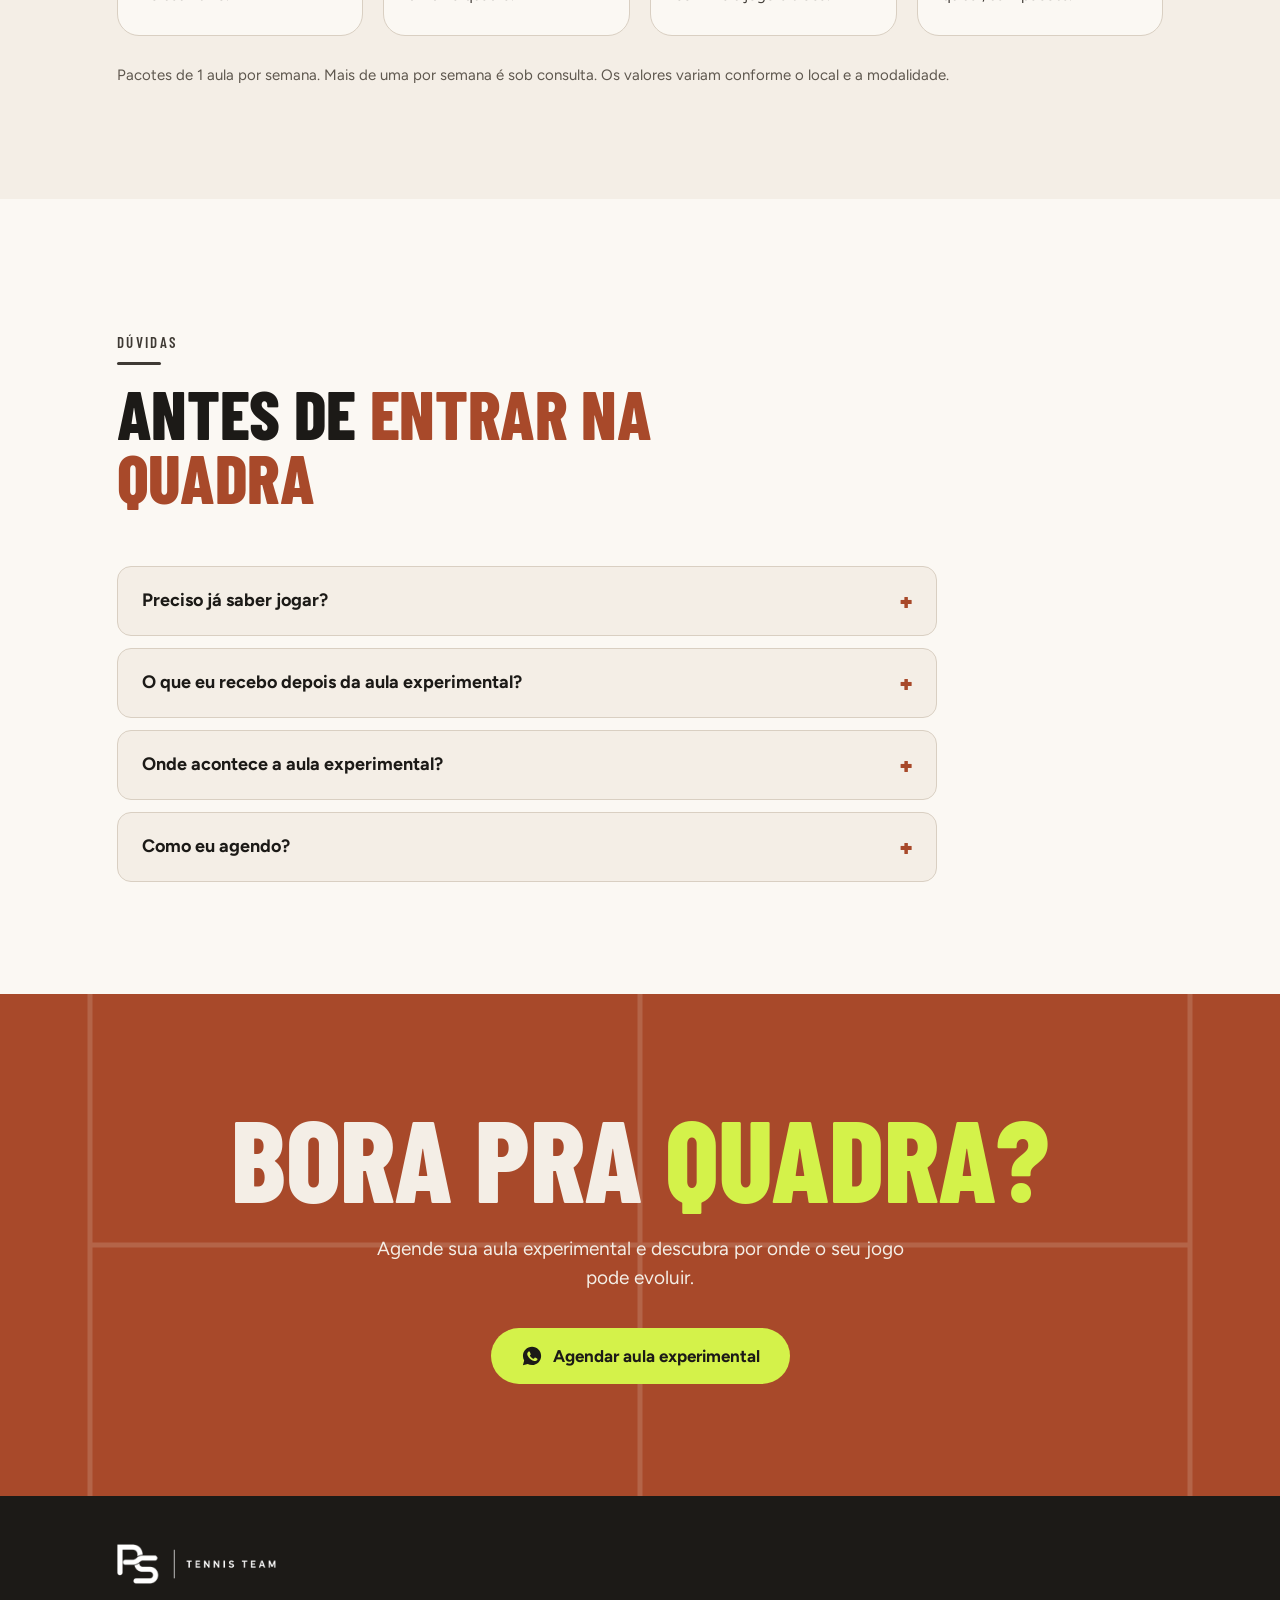
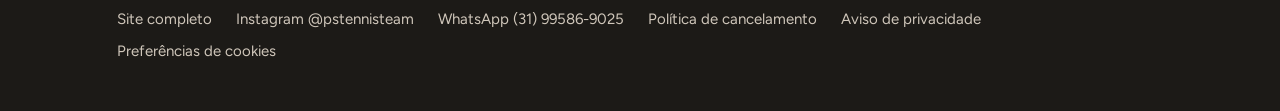
==== commit 322d8535: "SEO e Analytics: sitemap, robots, dados estruturados, GA4 e página 404 - sitemap.xml e robots.txt (á" ====
--- a/aula-experimental/index.html
+++ b/aula-experimental/index.html
@@ -9,7 +9,7 @@
   gtag('consent', 'default', {ad_storage: 'denied', ad_user_data: 'denied', ad_personalization: 'denied', analytics_storage: 'denied', wait_for_update: 500});
   gtag('set', 'ads_data_redaction', true);
   gtag('set', 'url_passthrough', true);
-  try { if (localStorage.getItem('ps-consentimento-anuncios') === 'aceito') gtag('consent', 'update', {ad_storage: 'granted', ad_user_data: 'granted', ad_personalization: 'granted'}); } catch (e) {}
+  try { if (localStorage.getItem('ps-consentimento') === 'aceito') gtag('consent', 'update', {ad_storage: 'granted', ad_user_data: 'granted', ad_personalization: 'granted', analytics_storage: 'granted'}); } catch (e) {}
 </script>
 <!-- Google tag (gtag.js) - código entregue pelo Google Ads -->
 <script async src="https://www.googletagmanager.com/gtag/js?id=AW-18593472042"></script>
@@ -25,6 +25,21 @@
 <title>Aula experimental de tênis em BH | PS Tennis Team</title>
 <meta name="description" content="Agende sua aula experimental de tênis com o professor Paulo Santana, na Fama Tennis (Estoril) ou no seu condomínio em Belo Horizonte. Adultos de todos os níveis.">
 <link rel="canonical" href="https://pstennisteam.com/aula-experimental/">
+<!-- Dados estruturados (schema.org): o serviço desta página, ligado ao negócio descrito na home -->
+<script type="application/ld+json">
+{
+  "@context": "https://schema.org",
+  "@type": "Service",
+  "@id": "https://pstennisteam.com/aula-experimental/#servico",
+  "name": "Aula experimental de tênis com avaliação completa",
+  "serviceType": "Aula de tênis",
+  "description": "Primeira aula com o professor Paulo Santana, na Fama Tennis (Estoril) ou no seu condomínio, com relatório em PDF: notas em 11 fundamentos, nível, classe sugerida e plano de treino de 12 semanas.",
+  "url": "https://pstennisteam.com/aula-experimental/",
+  "image": "https://pstennisteam.com/aula-experimental/img/paulo-quadra.jpg",
+  "areaServed": { "@type": "City", "name": "Belo Horizonte" },
+  "provider": { "@type": "LocalBusiness", "@id": "https://pstennisteam.com/#negocio", "name": "PS Tennis Team" }
+}
+</script>
 <meta property="og:type" content="website">
 <meta property="og:title" content="Aula experimental de tênis em BH | PS Tennis Team">
 <meta property="og:description" content="Avaliação completa na primeira aula: notas em 11 fundamentos, nível, classe e um plano de treino de 12 semanas.">
@@ -559,7 +574,7 @@
 </footer>
 
 <div class="consent" id="consent" role="region" aria-label="Consentimento de cookies" hidden>
-  <p><strong>Cookies dos anúncios.</strong> Usamos uma ferramenta do Google para saber se os anúncios trazem pessoas até o WhatsApp. Ela só usa cookies se você aceitar. <a href="/#aviso-de-privacidade">Saiba mais</a></p>
+  <p><strong>Cookies de medição.</strong> Usamos ferramentas do Google para contar as visitas e saber se os anúncios trazem pessoas até o WhatsApp. Elas só usam cookies se você aceitar. <a href="/#aviso-de-privacidade">Saiba mais</a></p>
   <div class="consent-acoes">
     <button class="btn btn-contorno" type="button" data-consent="recusado">Recusar</button>
     <button class="btn btn-lima" type="button" data-consent="aceito">Aceitar</button>
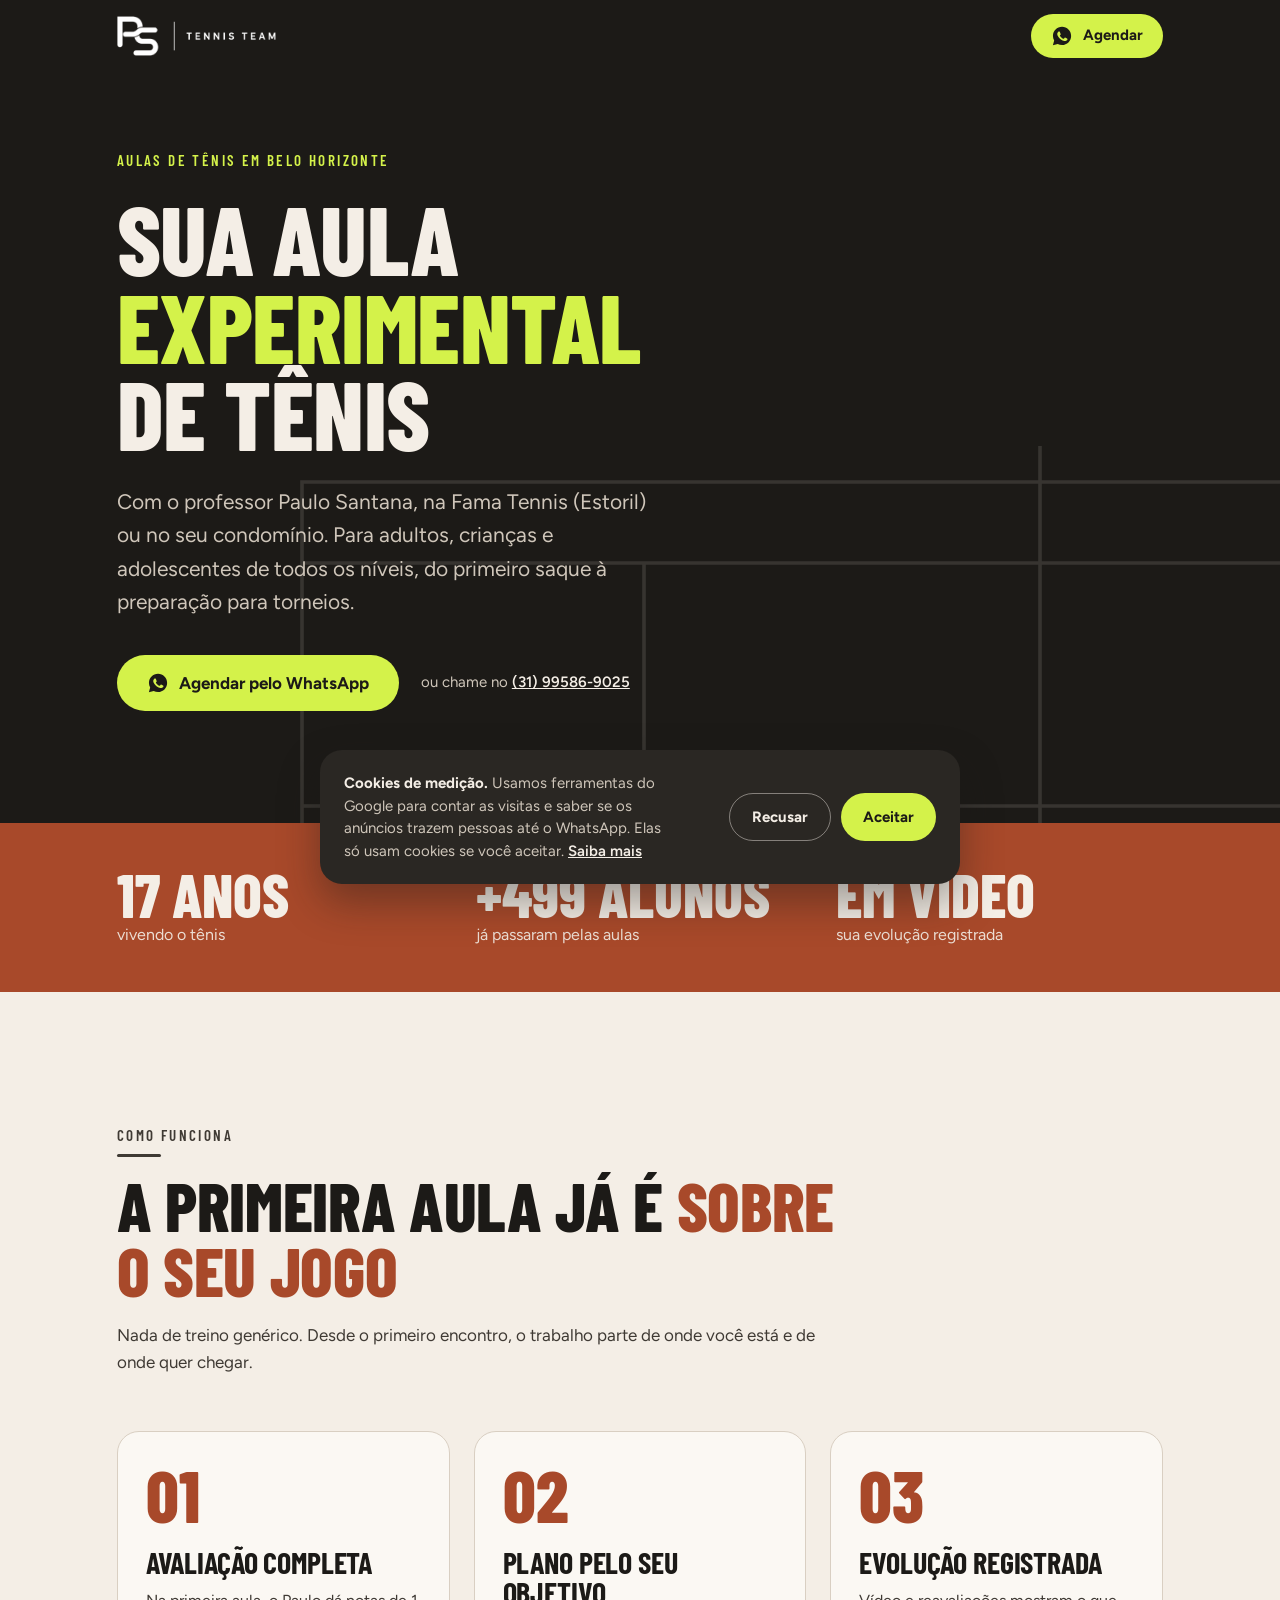
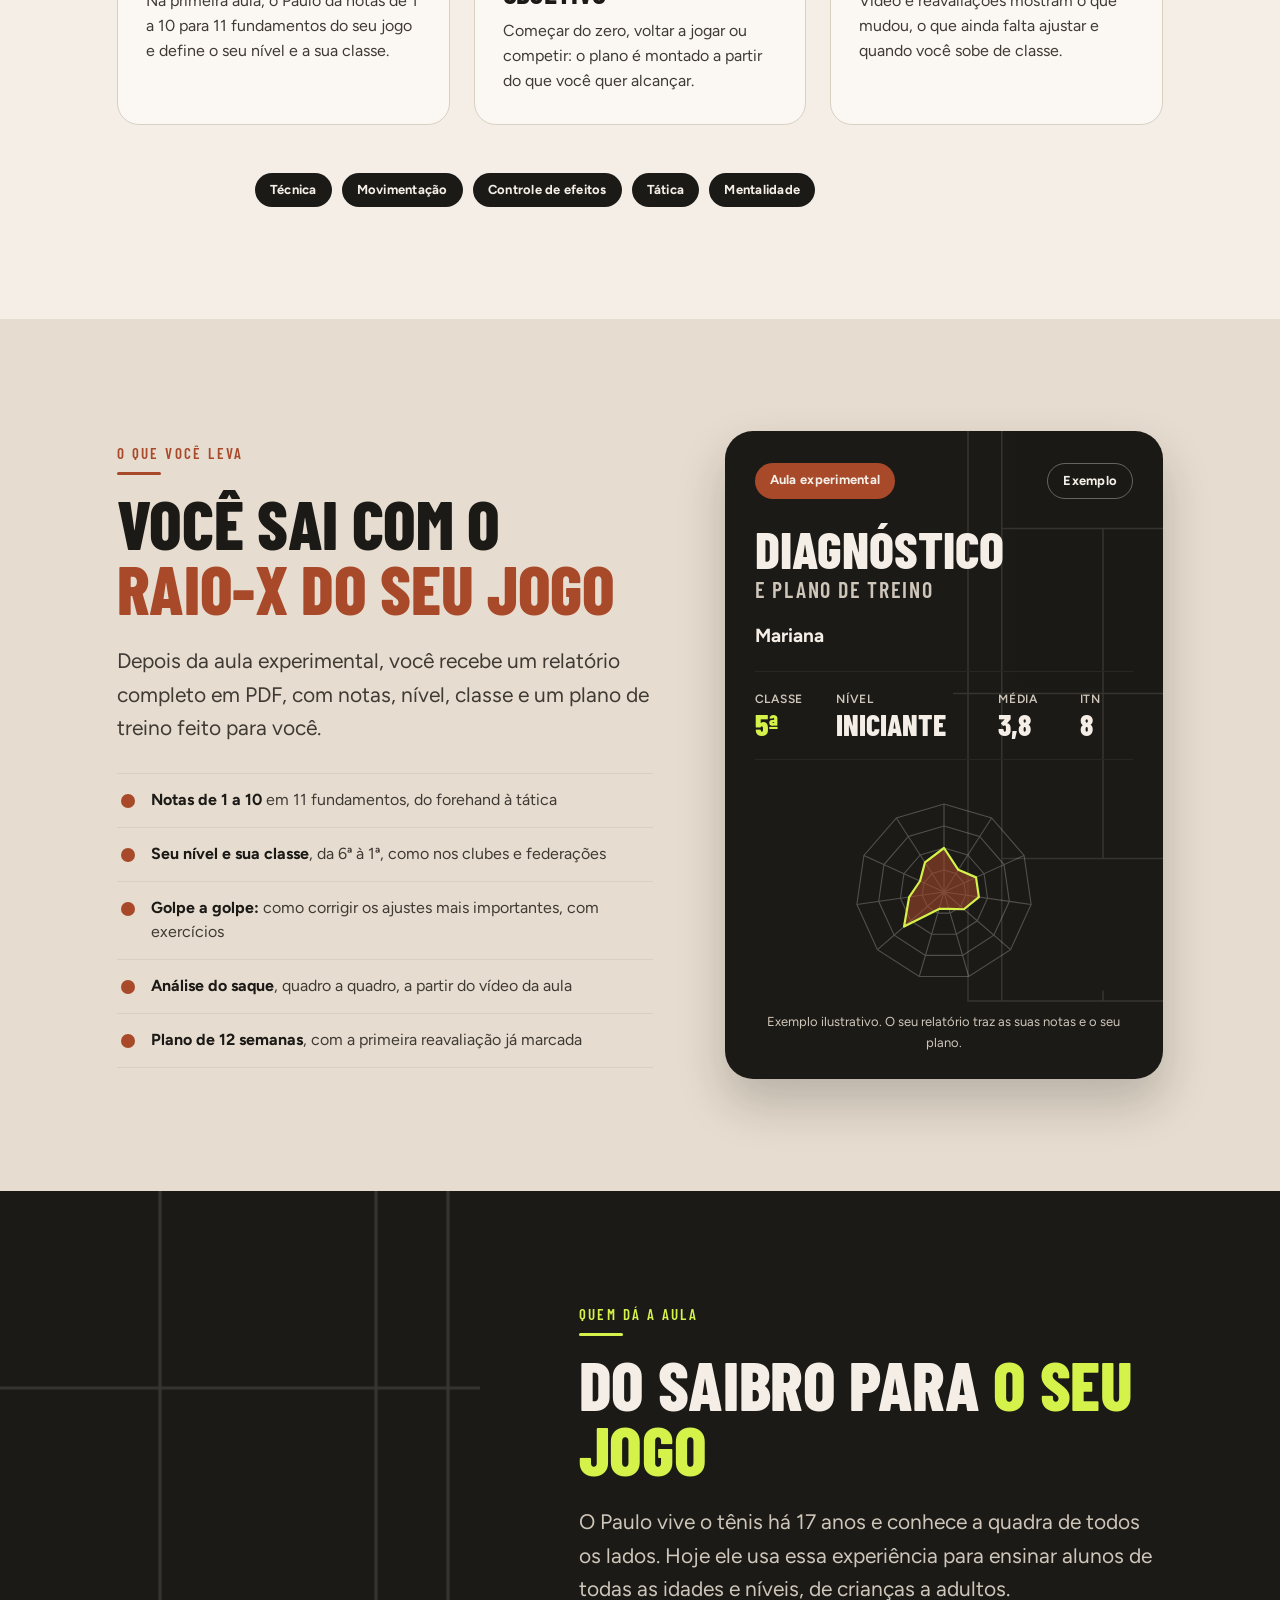
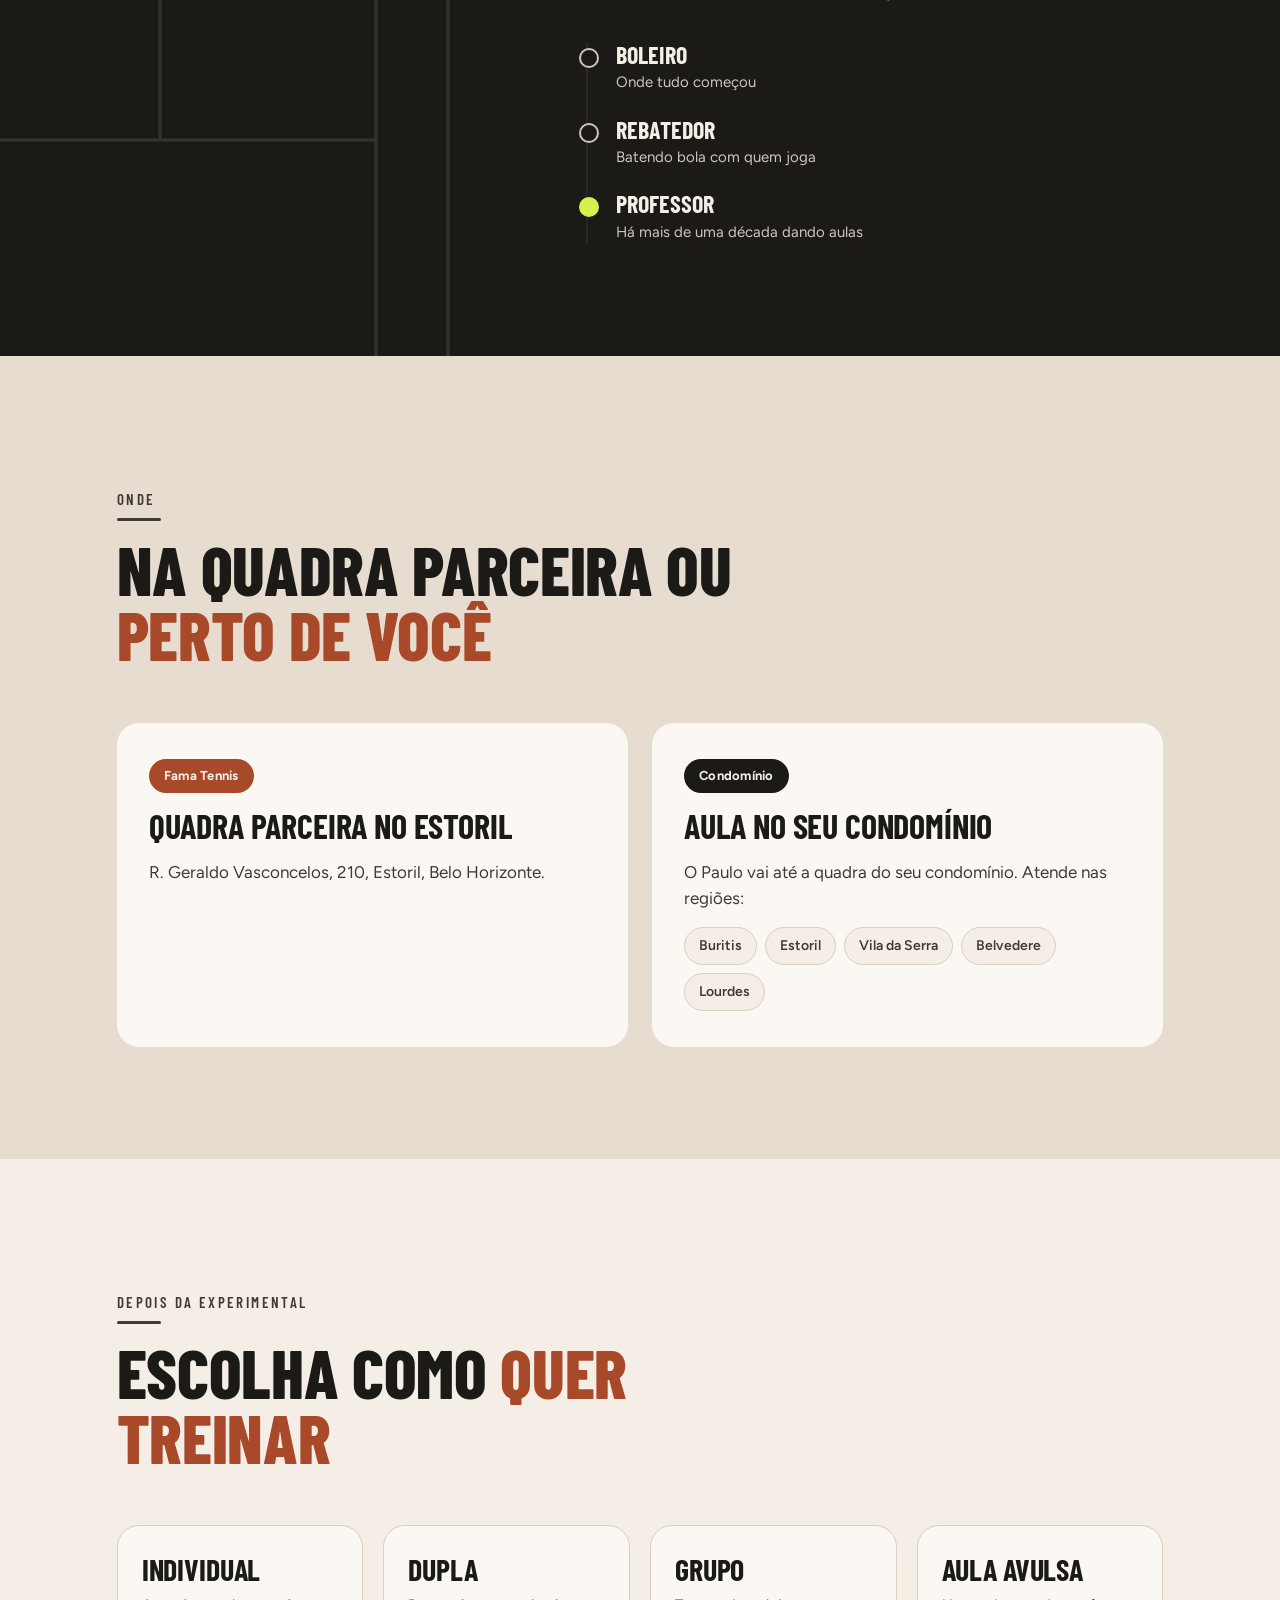
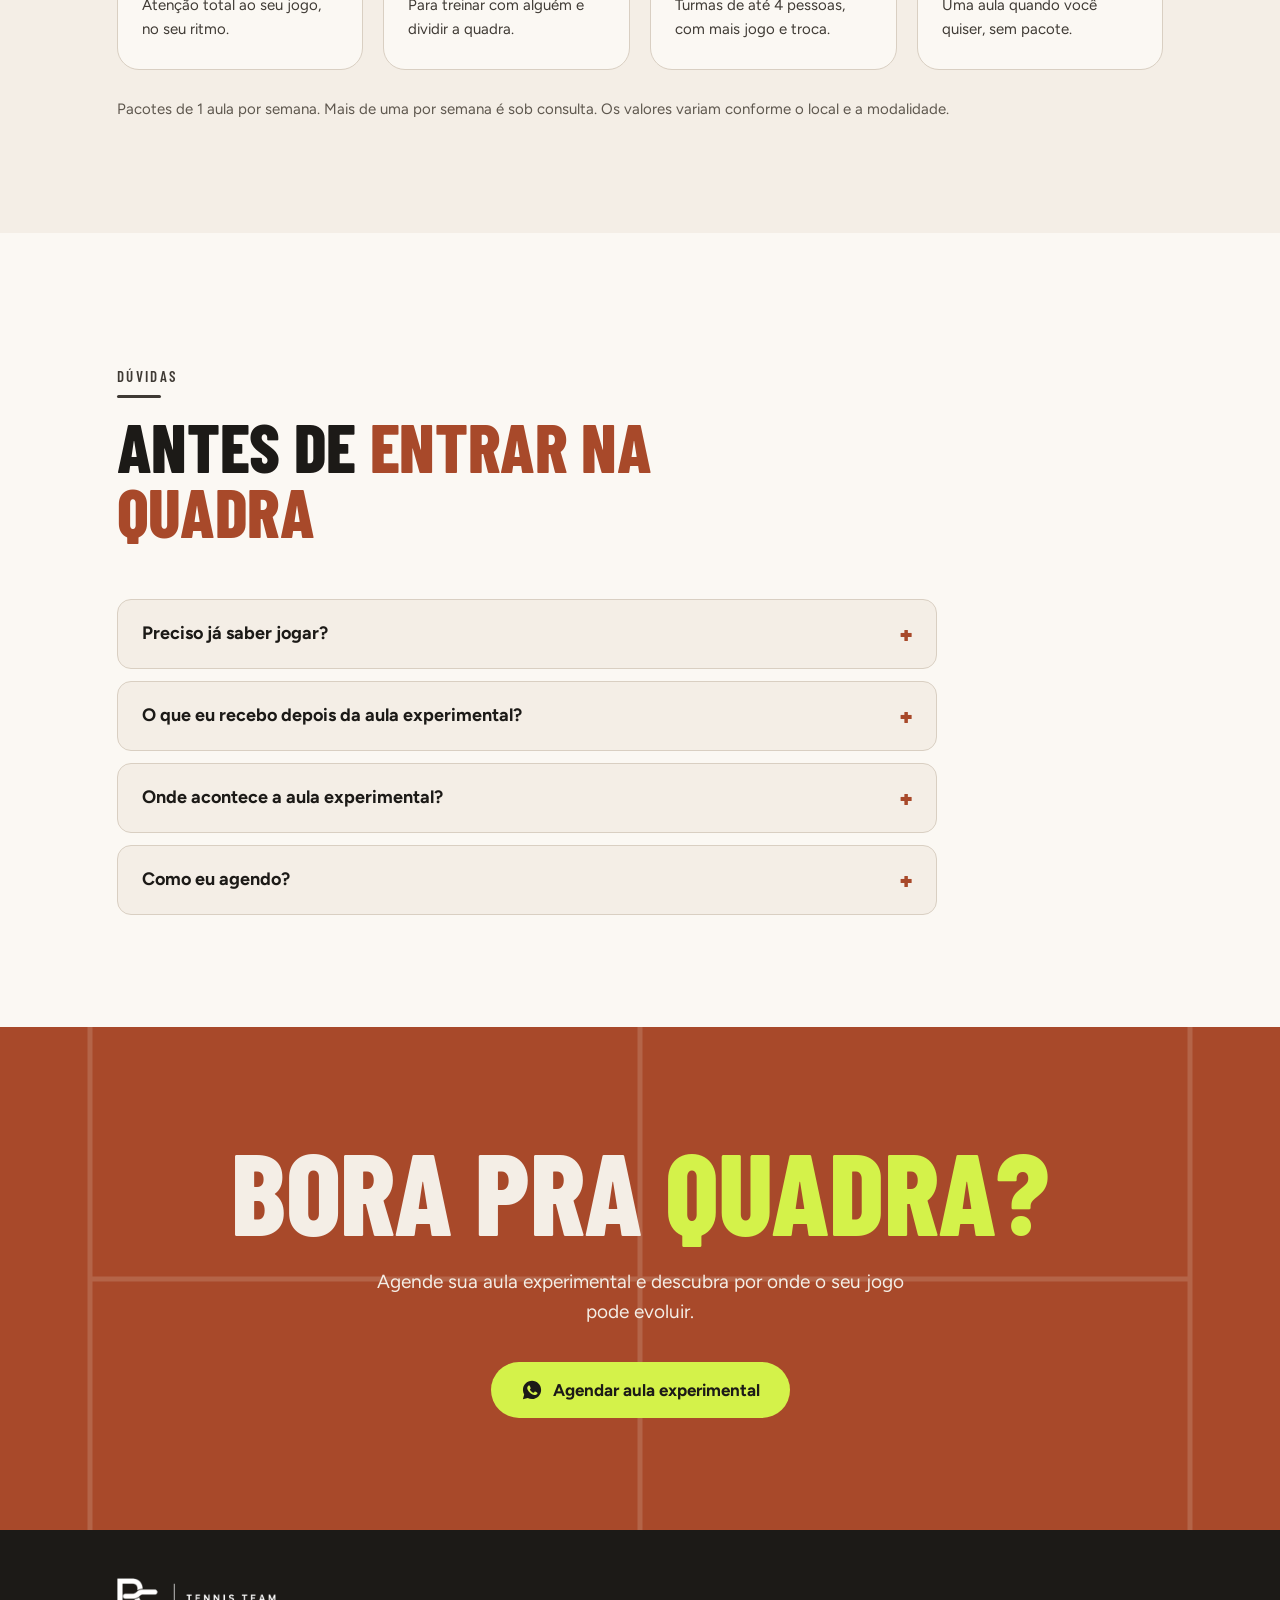
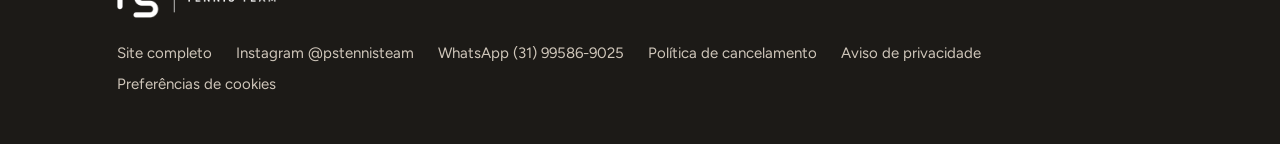
==== commit f2f20131: "Textos: política de cancelamento linkada e público inclui crianças e adolescentes - Perguntas freque" ====
--- a/aula-experimental/index.html
+++ b/aula-experimental/index.html
@@ -23,7 +23,7 @@
 <script src="/js/tag-google.js"></script>
 <meta name="viewport" content="width=device-width, initial-scale=1">
 <title>Aula experimental de tênis em BH | PS Tennis Team</title>
-<meta name="description" content="Agende sua aula experimental de tênis com o professor Paulo Santana, na Fama Tennis (Estoril) ou no seu condomínio em Belo Horizonte. Adultos de todos os níveis.">
+<meta name="description" content="Agende sua aula experimental de tênis com o professor Paulo Santana, na Fama Tennis (Estoril) ou no seu condomínio em Belo Horizonte. Adultos, crianças e adolescentes de todos os níveis.">
 <link rel="canonical" href="https://pstennisteam.com/aula-experimental/">
 <!-- Dados estruturados (schema.org): o serviço desta página, ligado ao negócio descrito na home -->
 <script type="application/ld+json">
@@ -343,7 +343,7 @@
       <div>
         <p class="sobre">Aulas de tênis em Belo Horizonte</p>
         <h1>Sua aula <span class="lima">experimental</span> de tênis</h1>
-        <p class="destaque">Com o professor Paulo Santana, na Fama Tennis (Estoril) ou no seu condomínio. Para adultos de todos os níveis, do primeiro saque à preparação para torneios.</p>
+        <p class="destaque">Com o professor Paulo Santana, na Fama Tennis (Estoril) ou no seu condomínio. Para adultos, crianças e adolescentes de todos os níveis, do primeiro saque à preparação para torneios.</p>
         <div class="hero-acoes">
           <a class="btn btn-lima js-whats" href="#" target="_blank" rel="noopener">
             <svg aria-hidden="true"><use href="#i-whats"/></svg>Agendar pelo WhatsApp
@@ -457,7 +457,7 @@
       <div>
         <p class="sobre">Quem dá a aula</p>
         <h2>Do saibro para <span class="lima">o seu jogo</span></h2>
-        <p class="destaque">O Paulo vive o tênis há 17 anos e conhece a quadra de todos os lados. Hoje ele usa essa experiência para ensinar adultos de todas as idades e níveis.</p>
+        <p class="destaque">O Paulo vive o tênis há 17 anos e conhece a quadra de todos os lados. Hoje ele usa essa experiência para ensinar alunos de todas as idades e níveis, de crianças a adultos.</p>
         <ul class="trajeto">
           <li><strong>Boleiro</strong><span>Onde tudo começou</span></li>
           <li><strong>Rebatedor</strong><span>Batendo bola com quem joga</span></li>
@@ -519,7 +519,7 @@
       <div class="faq">
         <details>
           <summary>Preciso já saber jogar?</summary>
-          <p>Não. As aulas são para adultos de todos os níveis, de quem nunca pegou numa raquete a quem quer se preparar para torneios.</p>
+          <p>Não. As aulas são para adultos, crianças e adolescentes de todos os níveis, de quem nunca pegou numa raquete a quem quer se preparar para torneios.</p>
         </details>
         <details>
           <summary>O que eu recebo depois da aula experimental?</summary>
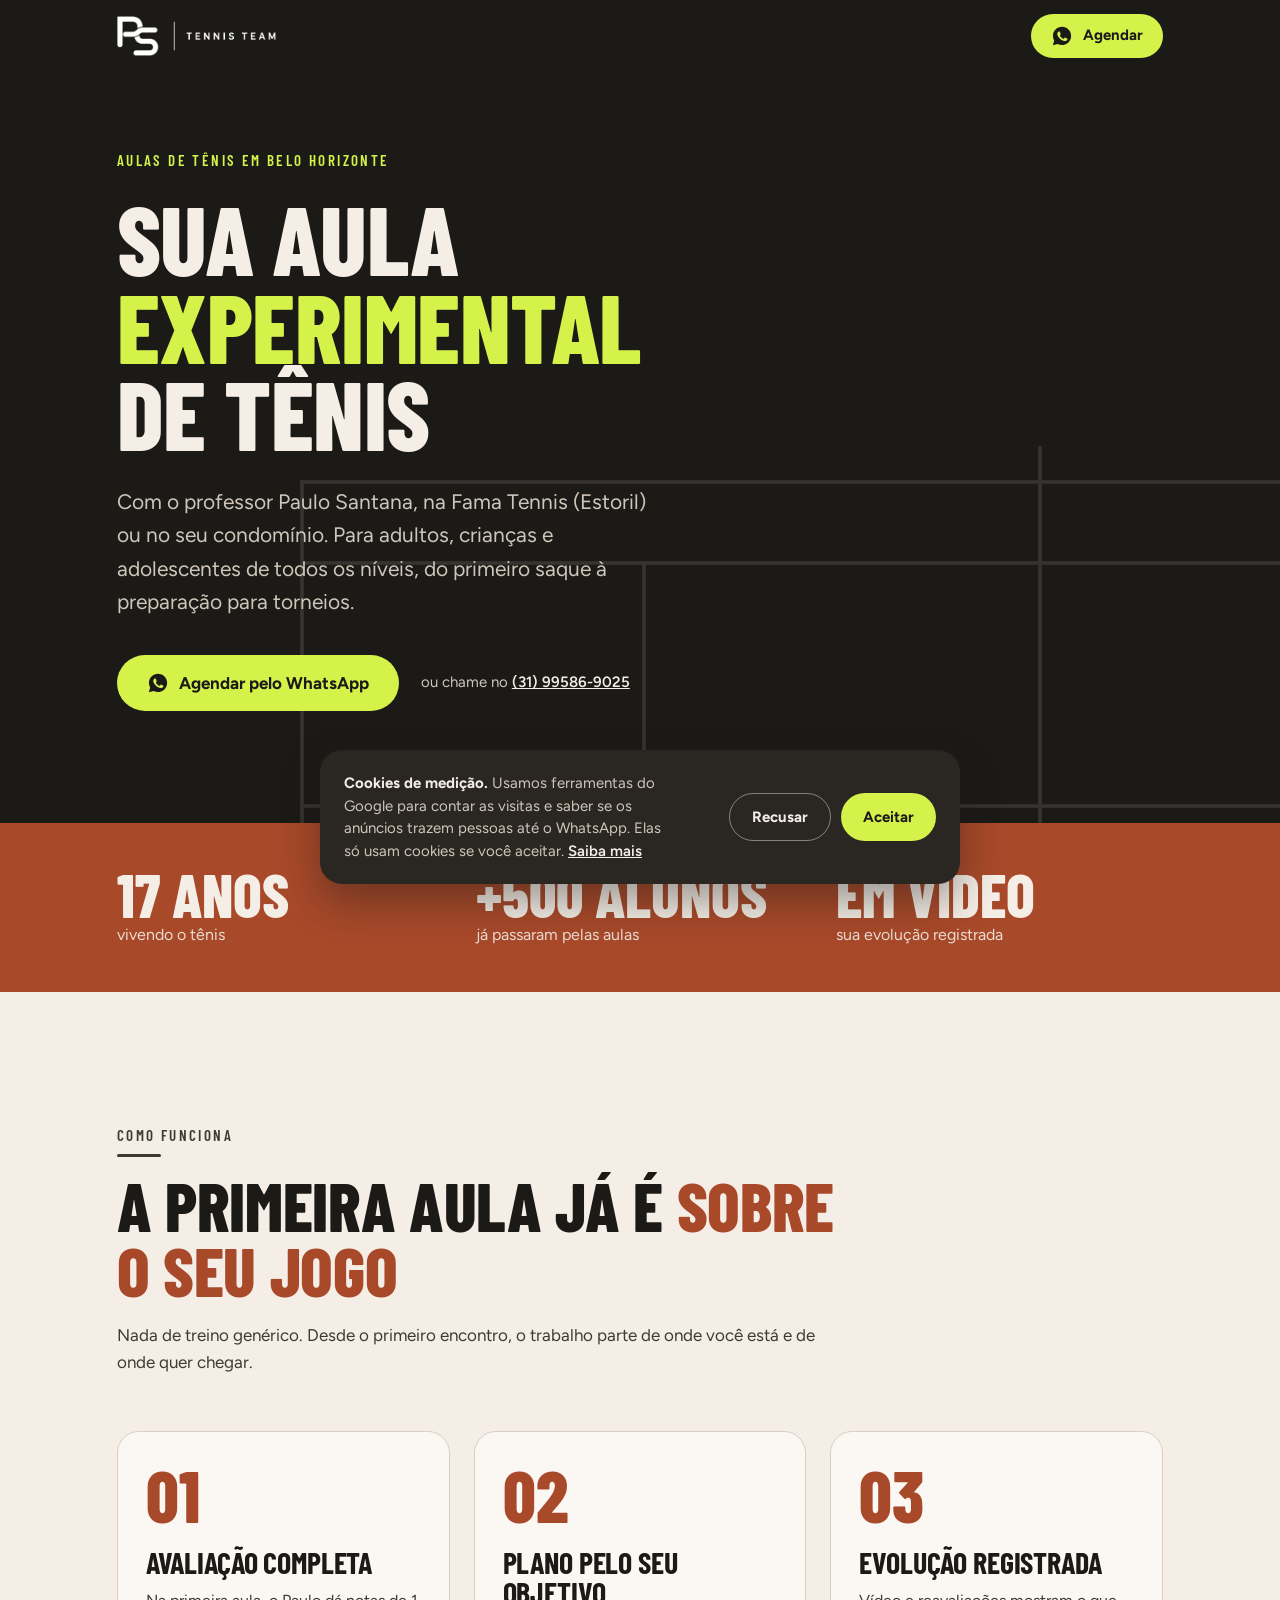
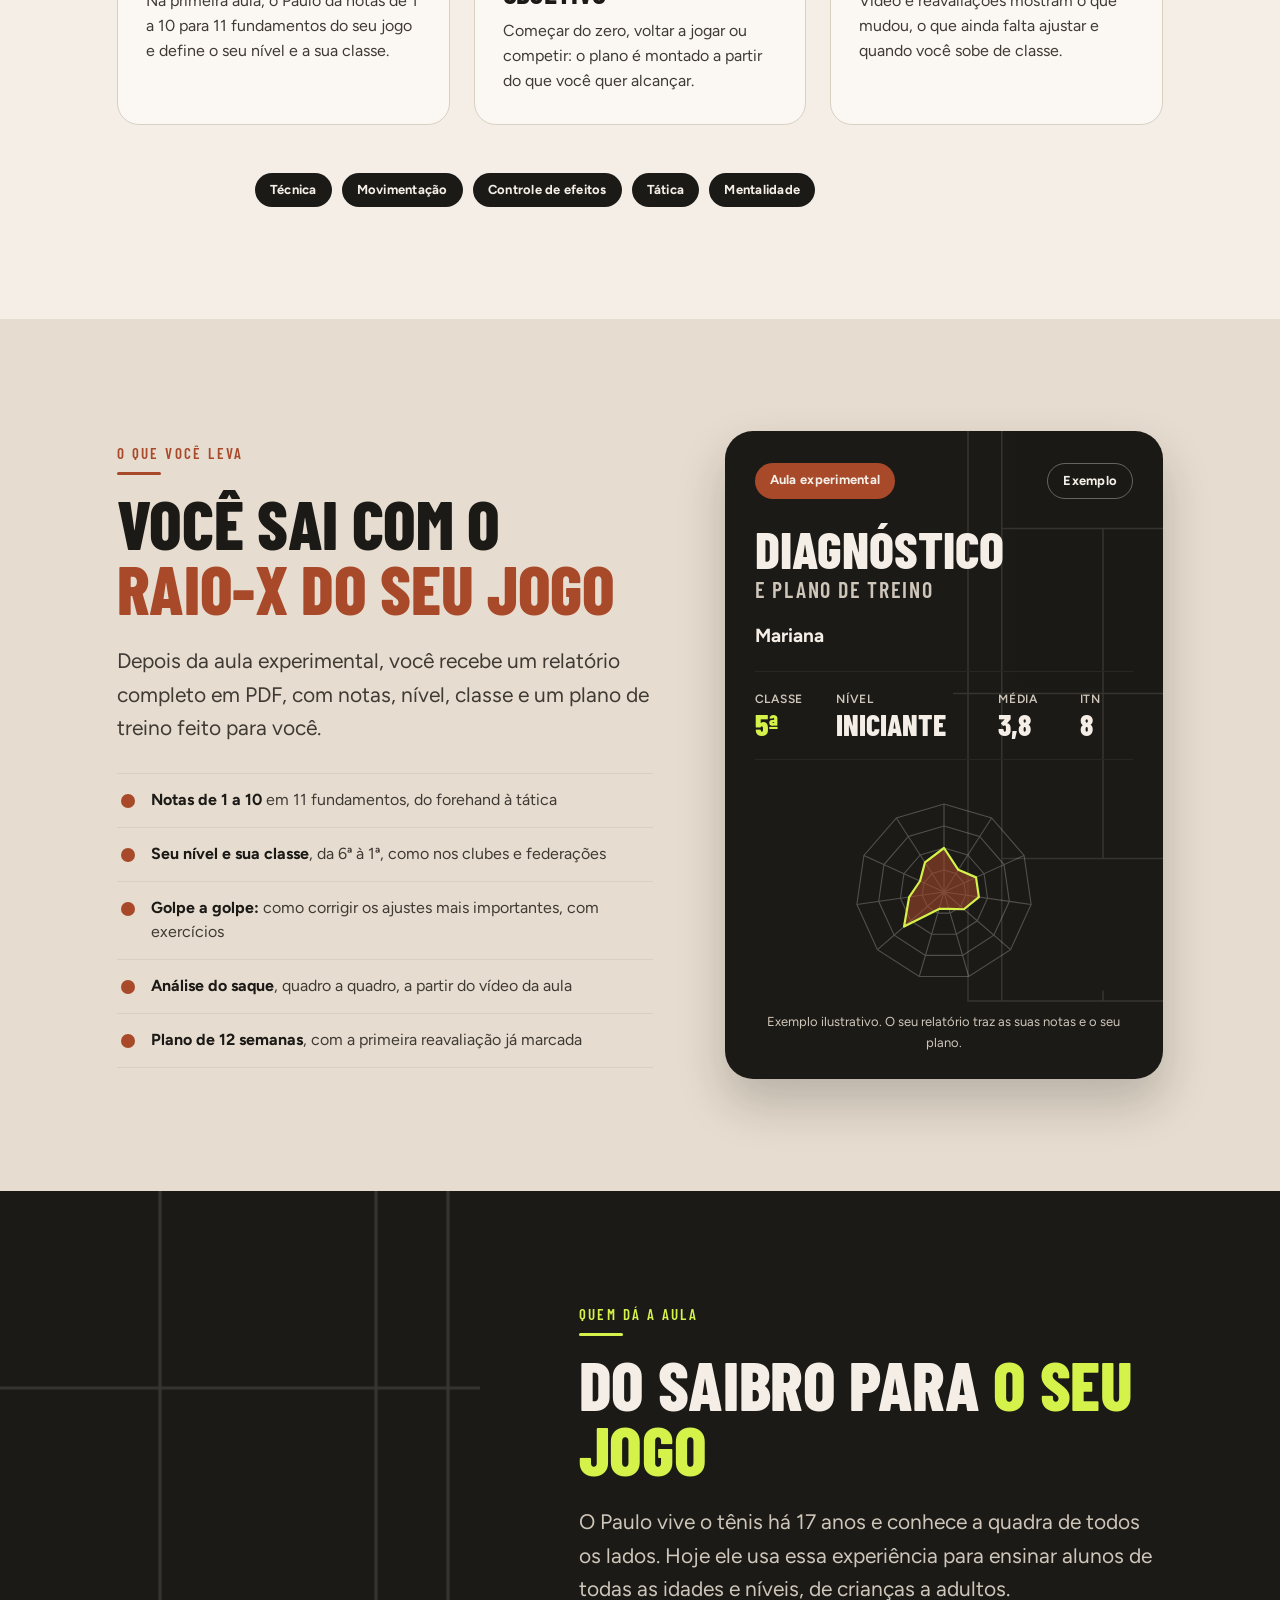
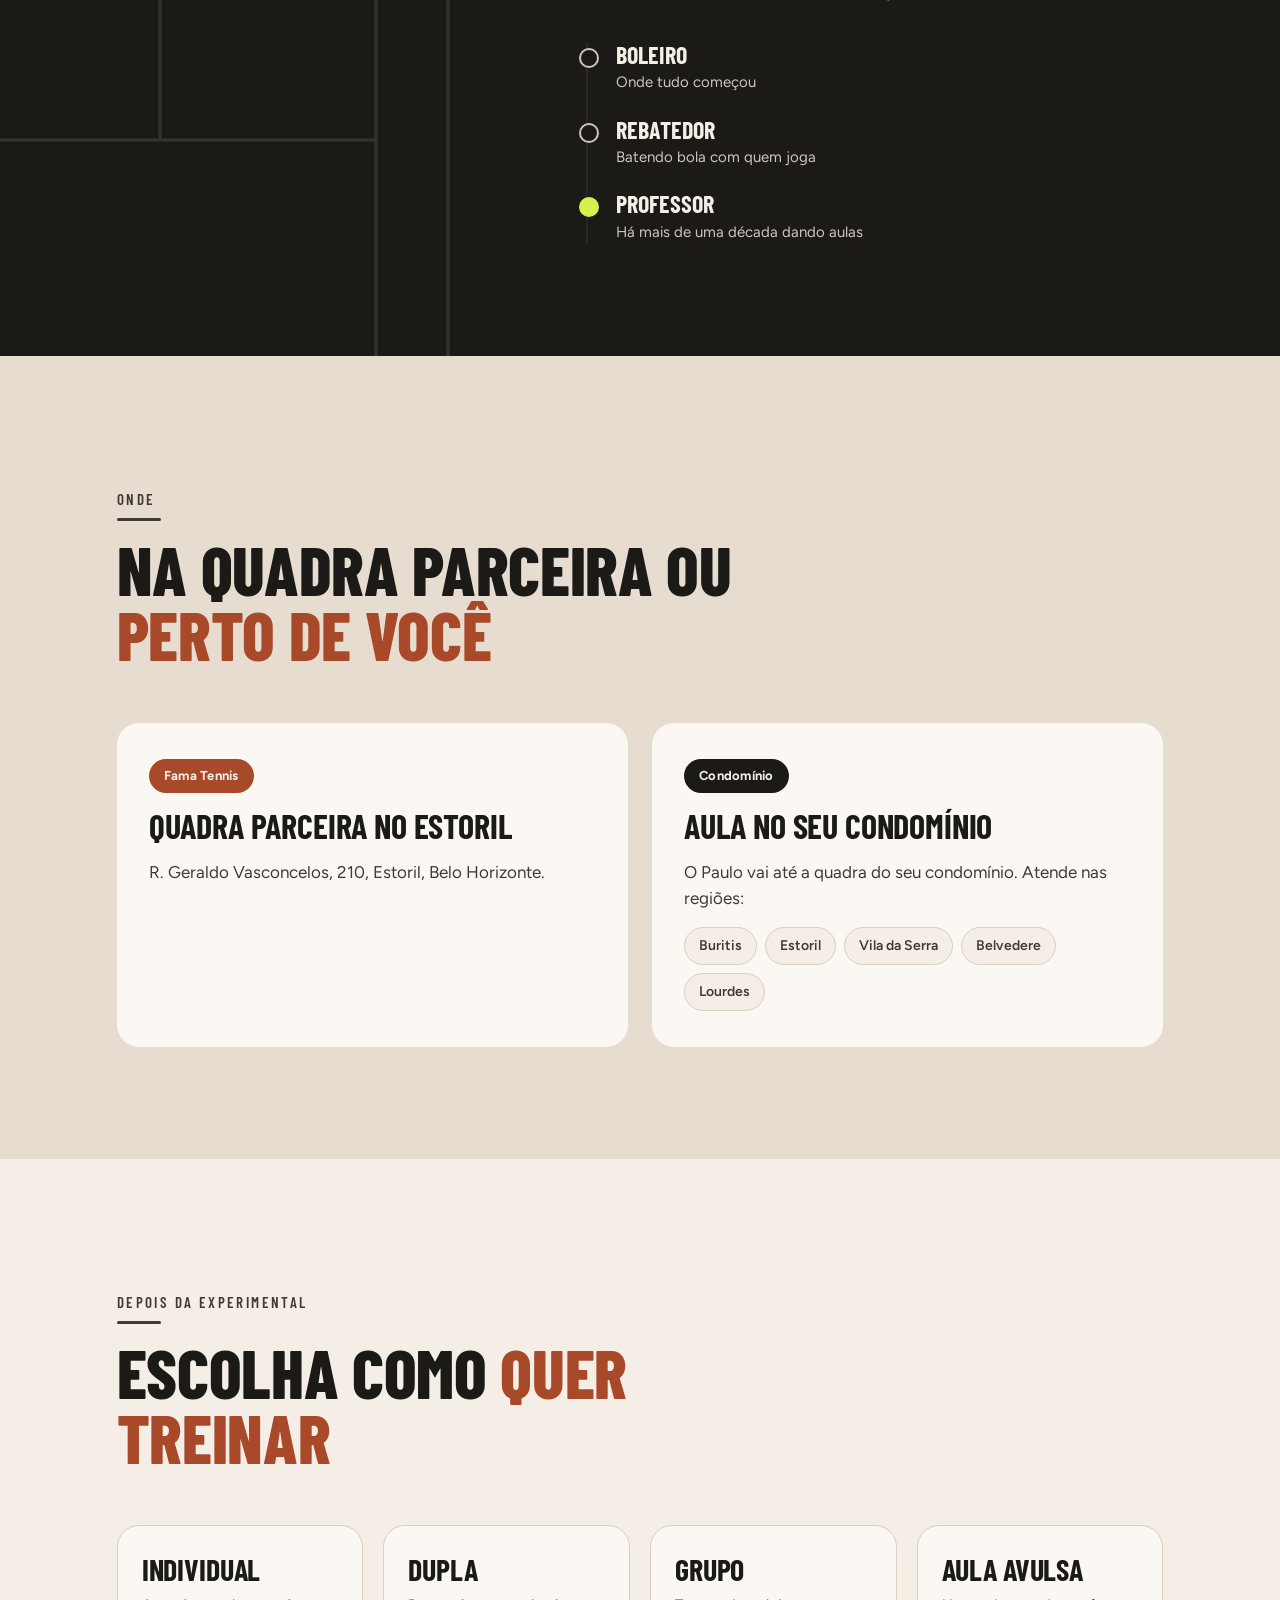
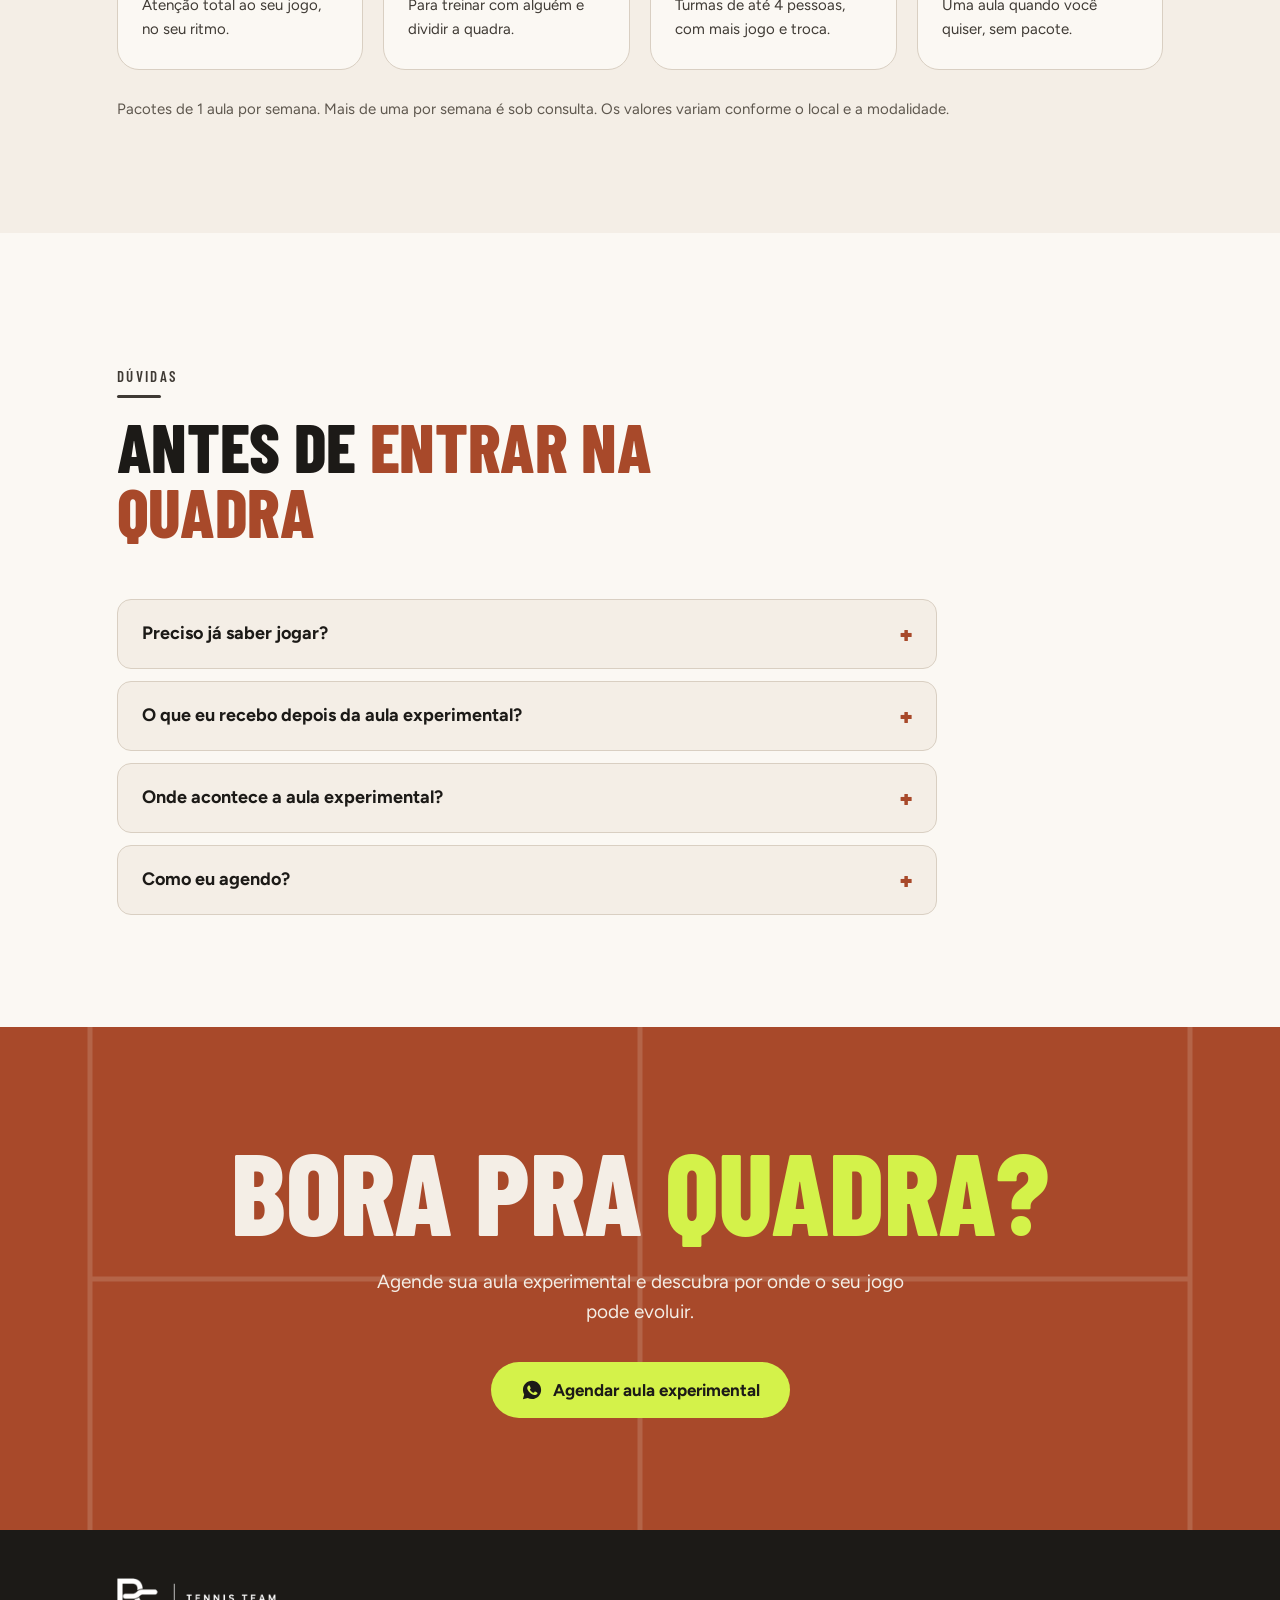
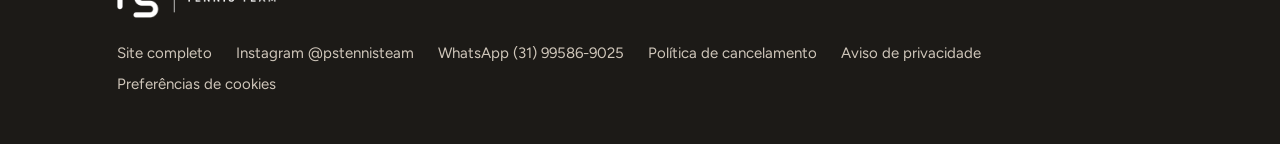
==== commit a17bd304: "Endereços completos com www, o domínio principal do site O CNAME é www.pstennisteam.com e o endereço" ====
--- a/aula-experimental/index.html
+++ b/aula-experimental/index.html
@@ -24,27 +24,27 @@
 <meta name="viewport" content="width=device-width, initial-scale=1">
 <title>Aula experimental de tênis em BH | PS Tennis Team</title>
 <meta name="description" content="Agende sua aula experimental de tênis com o professor Paulo Santana, na Fama Tennis (Estoril) ou no seu condomínio em Belo Horizonte. Adultos, crianças e adolescentes de todos os níveis.">
-<link rel="canonical" href="https://pstennisteam.com/aula-experimental/">
+<link rel="canonical" href="https://www.pstennisteam.com/aula-experimental/">
 <!-- Dados estruturados (schema.org): o serviço desta página, ligado ao negócio descrito na home -->
 <script type="application/ld+json">
 {
   "@context": "https://schema.org",
   "@type": "Service",
-  "@id": "https://pstennisteam.com/aula-experimental/#servico",
+  "@id": "https://www.pstennisteam.com/aula-experimental/#servico",
   "name": "Aula experimental de tênis com avaliação completa",
   "serviceType": "Aula de tênis",
   "description": "Primeira aula com o professor Paulo Santana, na Fama Tennis (Estoril) ou no seu condomínio, com relatório em PDF: notas em 11 fundamentos, nível, classe sugerida e plano de treino de 12 semanas.",
-  "url": "https://pstennisteam.com/aula-experimental/",
-  "image": "https://pstennisteam.com/aula-experimental/img/paulo-quadra.jpg",
+  "url": "https://www.pstennisteam.com/aula-experimental/",
+  "image": "https://www.pstennisteam.com/aula-experimental/img/paulo-quadra.jpg",
   "areaServed": { "@type": "City", "name": "Belo Horizonte" },
-  "provider": { "@type": "LocalBusiness", "@id": "https://pstennisteam.com/#negocio", "name": "PS Tennis Team" }
+  "provider": { "@type": "LocalBusiness", "@id": "https://www.pstennisteam.com/#negocio", "name": "PS Tennis Team" }
 }
 </script>
 <meta property="og:type" content="website">
 <meta property="og:title" content="Aula experimental de tênis em BH | PS Tennis Team">
 <meta property="og:description" content="Avaliação completa na primeira aula: notas em 11 fundamentos, nível, classe e um plano de treino de 12 semanas.">
-<meta property="og:url" content="https://pstennisteam.com/aula-experimental/">
-<meta property="og:image" content="https://pstennisteam.com/aula-experimental/img/paulo-quadra.jpg">
+<meta property="og:url" content="https://www.pstennisteam.com/aula-experimental/">
+<meta property="og:image" content="https://www.pstennisteam.com/aula-experimental/img/paulo-quadra.jpg">
 <meta name="theme-color" content="#1C1A17">
 <link rel="icon" type="image/png" sizes="32x32" href="/img/favicon-32.png">
 <link rel="icon" type="image/png" sizes="512x512" href="/img/favicon-512.png">
